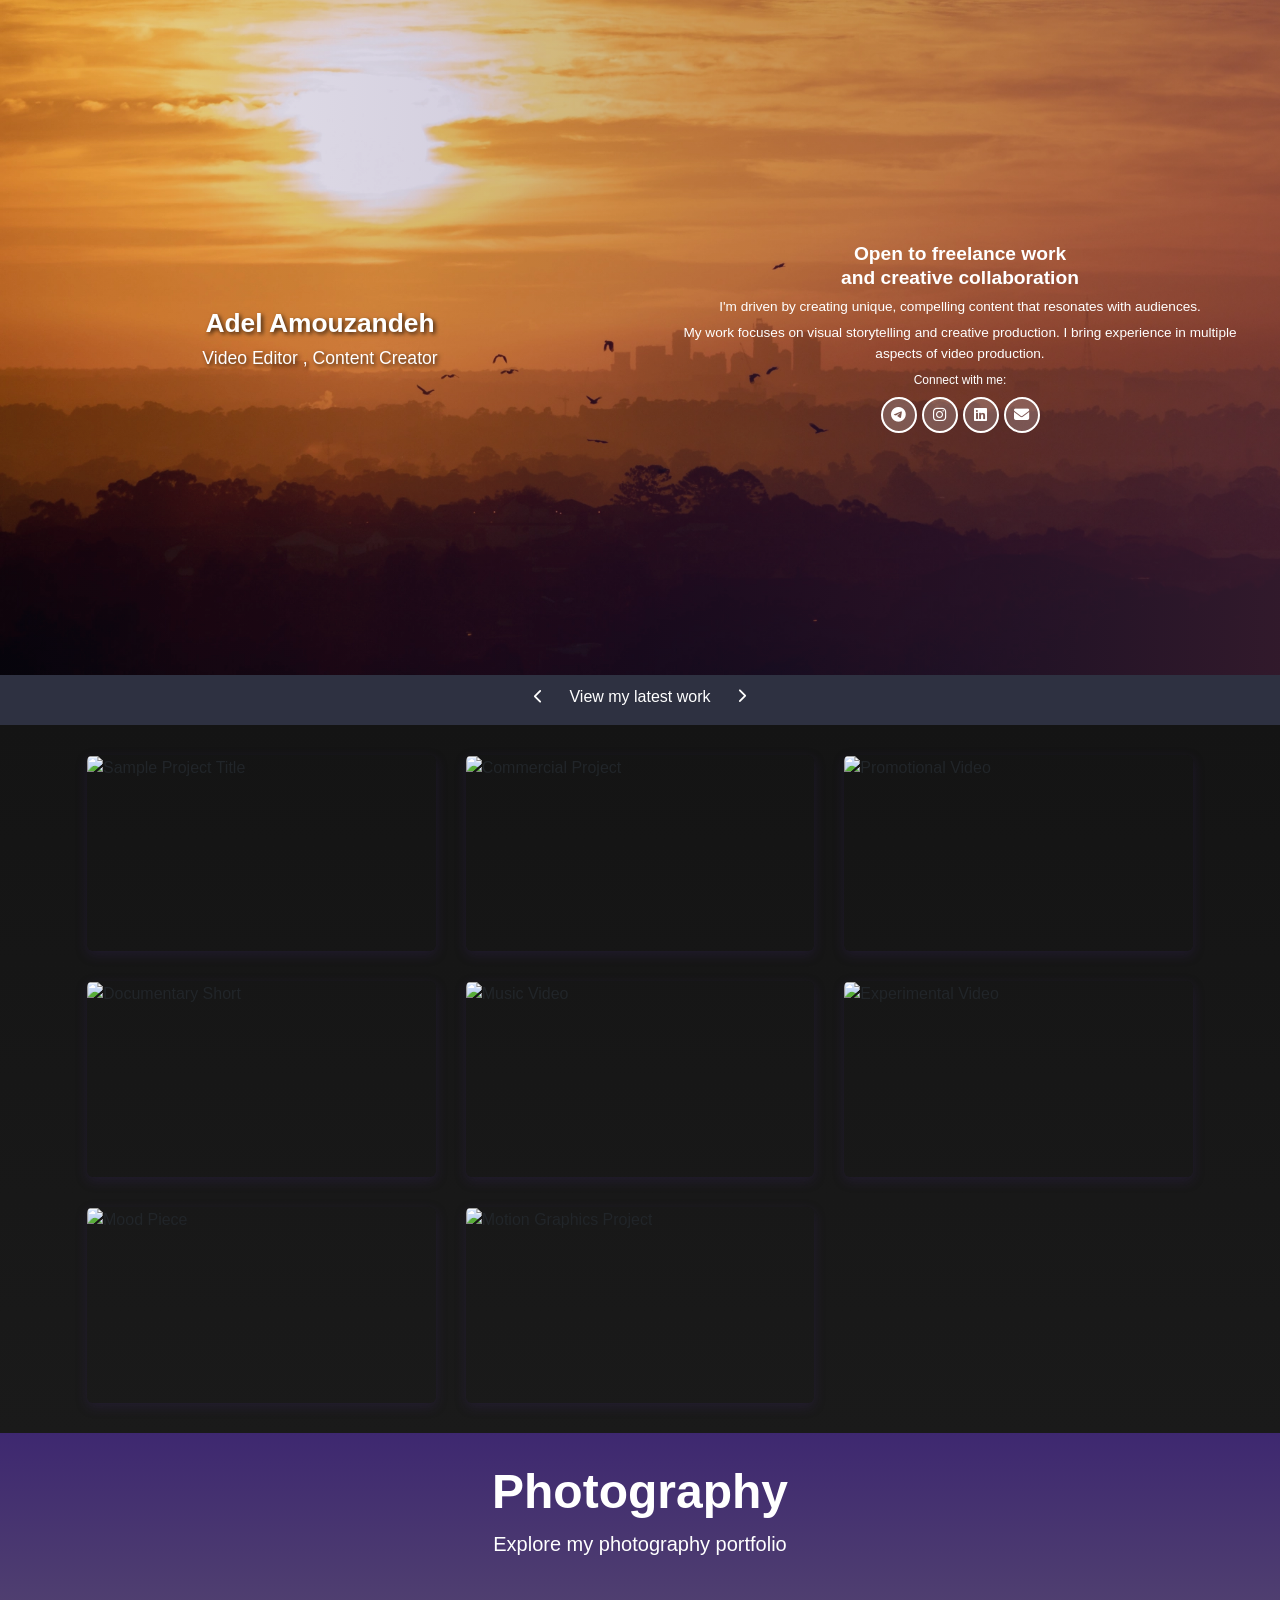
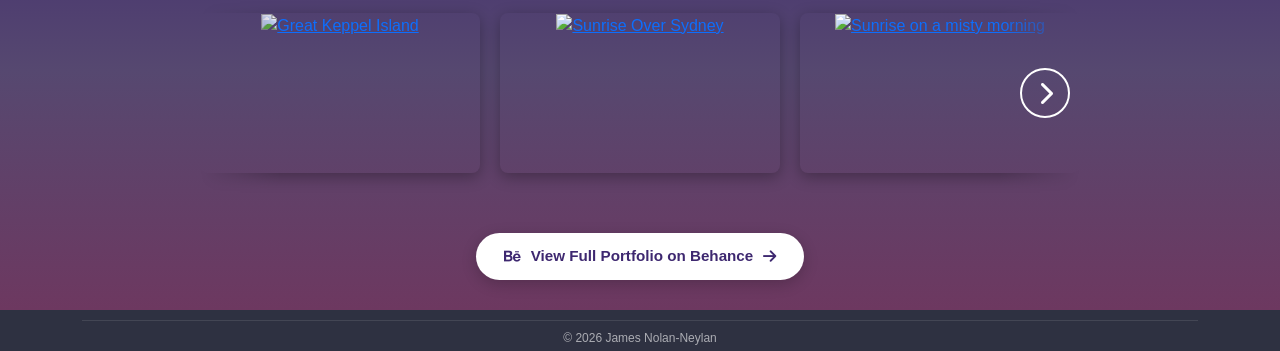
==== index.html @ 983f147f "Update index.html" ====
<!DOCTYPE html>
<html lang="en">
<head>
    <meta charset="UTF-8">
    <meta name="viewport" content="width=device-width, initial-scale=1.0, viewport-fit=cover">
    <meta name="apple-mobile-web-app-capable" content="yes">
    <meta name="apple-mobile-web-app-status-bar-style" content="black-translucent">
    <title>Adel Edits - Montiq Motion</title>
    
    <!-- External Libraries -->
    <link href="https://cdn.jsdelivr.net/npm/bootstrap@5.3.2/dist/css/bootstrap.min.css" rel="stylesheet">
    <link rel="stylesheet" href="https://cdnjs.cloudflare.com/ajax/libs/font-awesome/6.5.1/css/all.min.css">
    
    <!-- Custom Stylesheets -->
    <link rel="stylesheet" href="css/base.css?v=202602061450">
    <link rel="stylesheet" href="css/animations.css?v=202602061450">
    <link rel="stylesheet" href="css/components.css?v=202602061450">
    <link rel="stylesheet" href="css/responsive.css?v=202602061450">
    <link rel="stylesheet" href="css/landscape.css?v=202602061450">
</head>
<body>

    <!-- ============================================
         STICKY HEADER
         ============================================ -->
    <header class="sticky-header" id="stickyHeader">
        <div class="container">
            <div class="header-info">
                <h1>Adel Amouzandeh</h1>
                <h2>Video Editor , Content Creator</h2>
            </div>
            <div class="header-social">
                <p>Connect with me:</p>
                <div class="social-icons">
        <a href="https://t.me/Adel_9776" title="Telegram" aria-label="Telegram">
            <i class="fab fa-telegram-plane"></i>
        </a>
                    <a href="https://www.instagram.com/adel.artworks/" title="Instagram" aria-label="Instagram">
                        <i class="fab fa-instagram"></i>
                    </a>
                    <a href="https://www.linkedin.com/in/adel-amouzandeh-350964225" title="LinkedIn" aria-label="LinkedIn">
                        <i class="fab fa-linkedin"></i>
                    </a>
                    <a href="mailto:adel4167@gmail.com" title="Email" aria-label="Email">
                        <i class="fas fa-envelope"></i>
                    </a>
                </div>
            </div>
        </div>
    </header>

    <!-- ============================================
         HERO BANNER
         ============================================ -->
    <section id="banner" class="hero-section">
        <picture>
            <source srcset="images/heder.webp" type="image/webp">
            <img src="images/heder.jpg" alt="Portfolio Banner" class="banner-image">
        </picture>
        <div class="container">
            <h1>Adel Amouzandeh </h1>
            <h2>Video Editor , Content Creator</h2>
        </div>
    </section>

    <!-- ============================================
         ABOUT SECTION
         ============================================ -->
    <section id="one" class="section-special">
        <div class="container text-center">
            <h2 class="display-5 fw-bold mb-3">Open to freelance work<br>and creative collaboration</h2>
            <p class="lead mb-2">I'm driven by creating unique, compelling content that resonates with audiences.</p>
            <p class="lead mb-3">My work focuses on visual storytelling and creative production. I bring experience in multiple aspects of video production.</p>
            
            <p class="mb-4">Connect with me:</p>
            <div class="social-icons">
                <a href="https://t.me/Adel_9776" title="Telegram" aria-label="Telegram">
            <i class="fab fa-telegram-plane"></i>
        </a>
                    <a href="https://www.instagram.com/adel.artworks/" title="Instagram" aria-label="Instagram">
                        <i class="fab fa-instagram"></i>
                    </a>
                    <a href="https://www.linkedin.com/in/adel-amouzandeh-350964225" title="LinkedIn" aria-label="LinkedIn">
                        <i class="fab fa-linkedin"></i>
                    </a>
                    <a href="mailto:adel4167@gmail.com" title="Email" aria-label="Email">
                        <i class="fas fa-envelope"></i>
                    </a>
            </div>
        </div>
    </section>

    <!-- ============================================
         VIEW WORK SECTION
         ============================================ -->
    <section id="two" class="section-dark text-center">
        <div class="container">
            <a href="#three" class="text-white text-decoration-none d-flex align-items-center justify-content-center gap-4">
                <i class="fas fa-chevron-down fs-3 bounce-arrow" style="transform: rotate(90deg);"></i>
                <h2 class="display-6 mb-0">View my latest work</h2>
                <i class="fas fa-chevron-down fs-3 bounce-arrow" style="transform: rotate(-90deg);"></i>
            </a>
        </div>
    </section>

    <!-- ============================================
         VIDEO PORTFOLIO - STREAMING SECTION
         ============================================ -->
    <section id="three" class="streaming-section">
        <div class="container-fluid">
            
            <!-- Video Grid -->
            <div class="video-grid">
                <!-- Video Card 1 -->
                <div class="video-card" 
                     data-video-id="https://player.cloudinary.com/embed/?cloud_name=invsthtl&public_id=Final-2" 
                     data-title="Sample Project Title" 
                     data-credits="Director: Your Name" 
                     data-description="This is a sample project description. Replace with your actual video details and Vimeo ID.">
                    <img src="https://res.cloudinary.com/invsthtl/image/upload/v1790952965/Dianaz.jpg" alt="Sample Project Title">
                    <div class="video-card-overlay">
                        <h4>Sample Project Title</h4>
                        <p class="card-credits">Director: Your Name</p>
                        <button class="btn-play-small"><i class="fas fa-play"></i></button>
                    </div>
                </div>
                
                <!-- Video Card 2 -->
                <div class="video-card" 
                     data-video-id="234567890" 
                     data-title="Commercial Project" 
                     data-credits="Camera: Your Name" 
                     data-description="A sample commercial project. Replace with your actual project details.">
                    <img src="https://vumbnail.com/234567890.jpg" alt="Commercial Project">
                    <div class="video-card-overlay">
                        <h4>Commercial Project</h4>
                        <p class="card-credits">Camera: Your Name</p>
                        <button class="btn-play-small"><i class="fas fa-play"></i></button>
                    </div>
                </div>
                
                <!-- Video Card 3 -->
                <div class="video-card" 
                     data-video-id="345678901" 
                     data-title="Promotional Video" 
                     data-credits="Editor: Your Name" 
                     data-description="A promotional video project example.">
                    <img src="https://vumbnail.com/345678901.jpg" alt="Promotional Video">
                    <div class="video-card-overlay">
                        <h4>Promotional Video</h4>
                        <p class="card-credits">Editor: Your Name</p>
                        <button class="btn-play-small"><i class="fas fa-play"></i></button>
                    </div>
                </div>
                
                <!-- Video Card 4 -->
                <div class="video-card" 
                     data-video-id="456789012" 
                     data-title="Documentary Short" 
                     data-credits="Director and Camera: Your Name" 
                     data-description="A sample documentary project. Replace with your actual content.">
                    <img src="https://vumbnail.com/456789012.jpg" alt="Documentary Short">
                    <div class="video-card-overlay">
                        <h4>Documentary Short</h4>
                        <p class="card-credits">Director and Camera: Your Name</p>
                        <button class="btn-play-small"><i class="fas fa-play"></i></button>
                    </div>
                </div>
                
                <!-- Video Card 5 -->
                <div class="video-card" 
                     data-video-id="567890123" 
                     data-title="Music Video" 
                     data-credits="Editor: Your Name" 
                     data-description="A sample music video project.">
                    <img src="https://vumbnail.com/567890123.jpg" alt="Music Video">
                    <div class="video-card-overlay">
                        <h4>Music Video</h4>
                        <p class="card-credits">Editor: Your Name</p>
                        <button class="btn-play-small"><i class="fas fa-play"></i></button>
                    </div>
                </div>
                
                <!-- Video Card 6 -->
                <div class="video-card" 
                     data-video-id="678901234" 
                     data-title="Experimental Video" 
                     data-credits="Editor: Your Name" 
                     data-description="An experimental video project showcasing creative techniques.">
                    <img src="https://vumbnail.com/678901234.jpg" alt="Experimental Video">
                    <div class="video-card-overlay">
                        <h4>Experimental Video</h4>
                        <p class="card-credits">Editor: Your Name</p>
                        <button class="btn-play-small"><i class="fas fa-play"></i></button>
                    </div>
                </div>
                
                <!-- Video Card 7 -->
                <div class="video-card" 
                     data-video-id="789012345" 
                     data-title="Mood Piece" 
                     data-credits="Editor: Your Name" 
                     data-description="A mood-driven video piece exploring visual storytelling.">
                    <img src="https://vumbnail.com/789012345.jpg" alt="Mood Piece">
                    <div class="video-card-overlay">
                        <h4>Mood Piece</h4>
                        <p class="card-credits">Editor: Your Name</p>
                        <button class="btn-play-small"><i class="fas fa-play"></i></button>
                    </div>
                </div>
                
                <!-- Video Card 8 -->
                <div class="video-card" 
                     data-video-id="890123456" 
                     data-title="Motion Graphics Project" 
                     data-credits="Editor: Your Name" 
                     data-description="An animated motion graphics sequence.">
                    <img src="https://vumbnail.com/890123456.jpg" alt="Motion Graphics Project">
                    <div class="video-card-overlay">
                        <h4>Motion Graphics Project</h4>
                        <p class="card-credits">Editor: Your Name</p>
                        <button class="btn-play-small"><i class="fas fa-play"></i></button>
                    </div>
                </div>
            </div>

        </div>
    </section>

    <!-- ============================================
         VIDEO MODAL
         ============================================ -->
    <div id="videoModal" class="video-modal">
        <div class="modal-content">
            <button class="modal-close" aria-label="Close modal"><i class="fas fa-times"></i></button>
            <div class="modal-video-container">
                <div id="modalPlayer" class="modal-player"></div>
            </div>
            <div class="modal-info">
                <h3 id="modalTitle"></h3>
                <p id="modalCredits"></p>
                <p id="modalDescription"></p>
            </div>
        </div>
    </div>

    <!-- ============================================
         PHOTOGRAPHY SECTION
        ============================================ -->
    <section id="four" class="section-special text-center">
        <div class="container">
            <h2 class="display-5 fw-bold mb-2">Photography</h2>
            <p class="lead mb-4">Explore my photography portfolio</p>
        </div>
        
        <div class="photo-gallery-container">
            <button class="gallery-nav-btn left" id="galleryPrev" aria-label="Previous photos">
                <i class="fas fa-chevron-left"></i>
            </button>
            
            <div class="photo-gallery" id="photoGallery">
                <a href="https://www.behance.net/gallery/135319517/Great-Keppel-Island" target="_blank" class="photo-item" rel="noopener noreferrer">
                    <img src="https://mir-s3-cdn-cf.behance.net/projects/max_808_webp/5d0db2135319517.61e5f51320f13.png" alt="Great Keppel Island">
                    <div class="photo-overlay">
                        <h5>Great Keppel Island</h5>
                    </div>
                </a>
                
                <a href="https://www.behance.net/gallery/135319373/Sunrise-Over-Sydney" target="_blank" class="photo-item" rel="noopener noreferrer">
                    <img src="https://mir-s3-cdn-cf.behance.net/projects/max_808_webp/3dd89b135319373.61e5f4332ec8e.png" alt="Sunrise Over Sydney">
                    <div class="photo-overlay">
                        <h5>Sunrise Over Sydney</h5>
                    </div>
                </a>
                
                <a href="https://www.behance.net/gallery/115334069/Sunrise-on-a-misty-morning" target="_blank" class="photo-item" rel="noopener noreferrer">
                    <img src="https://mir-s3-cdn-cf.behance.net/projects/max_808_webp/ec2e4f115334069.Y3JvcCwxOTYzLDE1MzYsNDMsMA.jpg" alt="Sunrise on a misty morning">
                    <div class="photo-overlay">
                        <h5>Sunrise on a misty morning</h5>
                    </div>
                </a>
                
                <a href="https://www.behance.net/gallery/104311849/Sydney-Streets" target="_blank" class="photo-item" rel="noopener noreferrer">
                    <img src="https://mir-s3-cdn-cf.behance.net/projects/max_808_webp/31034f104311849.Y3JvcCw0NDE4LDM0NTYsMzgyLDA.jpg" alt="Sydney Streets">
                    <div class="photo-overlay">
                        <h5>Sydney Streets</h5>
                    </div>
                </a>
                
                <a href="https://www.behance.net/gallery/104311537/Portraits" target="_blank" class="photo-item" rel="noopener noreferrer">
                    <img src="https://mir-s3-cdn-cf.behance.net/projects/max_808_webp/f6f1c3104311537.Y3JvcCwxMjAwLDkzOCwwLDMyOQ.jpg" alt="Portraits">
                    <div class="photo-overlay">
                        <h5>Portraits</h5>
                    </div>
                </a>
                
                <a href="https://www.behance.net/gallery/104311329/Nature" target="_blank" class="photo-item" rel="noopener noreferrer">
                    <img src="https://mir-s3-cdn-cf.behance.net/projects/max_808_webp/34e76e104311329.Y3JvcCwxOTUzLDE1MjgsNDgsMA.jpg" alt="Nature">
                    <div class="photo-overlay">
                        <h5>Nature</h5>
                    </div>
                </a>
                
                <a href="https://www.behance.net/gallery/104311167/Architecture" target="_blank" class="photo-item" rel="noopener noreferrer">
                    <img src="https://mir-s3-cdn-cf.behance.net/projects/max_808_webp/cb0e11104311167.Y3JvcCw0MDI0LDMxNDgsMzQ4LDA.jpg" alt="Architecture">
                    <div class="photo-overlay">
                        <h5>Architecture</h5>
                    </div>
                </a>
            </div>
            
            <button class="gallery-nav-btn right" id="galleryNext" aria-label="Next photos">
                <i class="fas fa-chevron-right"></i>
            </button>
        </div>
        
        <div class="container text-center">
            <a href="https://www.behance.net/jdnn" target="_blank" class="btn-behance" rel="noopener noreferrer">
                <i class="fab fa-behance"></i>
                <span>View Full Portfolio on Behance</span>
                <i class="fas fa-arrow-right"></i>
            </a>
        </div>
    </section>

    <!-- ============================================
         FOOTER
         ============================================ -->
    <footer>
        <div class="container text-center">
            <div class="copyright">
                <p class="mb-0">&copy; 2026 James Nolan-Neylan</p>
            </div>
        </div>
    </footer>

    <!-- ============================================
         EXTERNAL SCRIPTS
         ============================================ -->
    <script src="https://cdn.jsdelivr.net/npm/bootstrap@5.3.2/dist/js/bootstrap.bundle.min.js"></script>
    
    <!-- ============================================
         CUSTOM JAVASCRIPT MODULES
         ============================================ -->
    <script src="js/config.js?v=202602061430"></script>
    <script src="js/header.js?v=202602061430"></script>
    <script src="js/video-modal.js?v=202602061430"></script>
    <script src="js/video-effects.js?v=202602061430"></script>
    <script src="js/gallery.js?v=202602061430"></script>
    
</body>
</html>
---- css/base.css ----
/* ============================================
   CSS VARIABLES & BASE STYLES
   ============================================ */

:root {
    --primary-color: #3e2870;
    --secondary-color: #6d3860;
    --mid-gradient: #564870;
    --dark-bg: #2e3141;
    --light-bg: #f7f7f7;
    --streaming-dark: #141414;
    --streaming-darker: #1a1a1a;
}

* {
    box-sizing: border-box;
}

body {
    font-family: 'Segoe UI', Tahoma, Geneva, Verdana, sans-serif;
    margin: 0;
    padding: 0;
}

html {
    scroll-behavior: smooth;
    scroll-padding-top: 100px;
}

section {
    padding: 80px 0;
}
---- css/animations.css ----
/* ============================================
   ANIMATIONS & KEYFRAMES
   ============================================ */

@keyframes bounce {
    0%, 20%, 50%, 80%, 100% {
        transform: translateX(-50%) translateY(0);
    }
    40% {
        transform: translateX(-50%) translateY(-20px);
    }
    60% {
        transform: translateX(-50%) translateY(-10px);
    }
}

@keyframes bounce-simple {
    0%, 20%, 50%, 80%, 100% {
        transform: translateY(0);
    }
    40% {
        transform: translateY(-6px);
    }
    60% {
        transform: translateY(-3px);
    }
}

@keyframes modalSlideIn {
    from {
        transform: translateY(50px);
        opacity: 0;
    }
    to {
        transform: translateY(0);
        opacity: 1;
    }
}

.bounce-arrow {
    display: inline-block;
    animation: bounce-simple 2s infinite;
}
---- css/components.css ----
/* ============================================
   STICKY HEADER
   ============================================ */

.sticky-header {
    position: fixed;
    top: -150px;
    left: 0;
    right: 0;
    background: linear-gradient(to right, var(--primary-color) 0%, var(--secondary-color) 100%);
    color: white;
    padding: 20px 0;
    z-index: 1000;
    box-shadow: 0 2px 10px rgba(0,0,0,0.3);
    transition: top 0.3s ease;
}

.sticky-header.visible {
    top: 0;
}

.sticky-header .container {
    display: flex;
    align-items: center;
    justify-content: space-between;
    flex-wrap: nowrap;
    padding: 0 30px;
}

.sticky-header .header-info {
    display: flex;
    flex-direction: column;
    align-items: center;
    gap: 5px;
    flex: 0 0 33.333%;
    transition: transform 0.5s ease, align-items 0.5s ease;
    transform: translateX(100%);
}

.sticky-header.show-social .header-info {
    align-items: flex-start;
    transform: translateX(0);
}

.sticky-header h1 {
    font-size: 1.6rem;
    margin: 0;
    font-weight: 700;
    white-space: nowrap;
    line-height: 1.2;
}

.sticky-header h2 {
    font-size: 0.95rem;
    margin: 0;
    font-weight: 300;
    opacity: 0.9;
    white-space: nowrap;
    line-height: 1.2;
}

.sticky-header .header-social {
    display: flex;
    align-items: center;
    gap: 5px;
    opacity: 0;
    pointer-events: none;
    transform: translateX(-100px);
    transition: opacity 0.5s ease, transform 0.5s ease;
}

.sticky-header.show-social .header-social {
    opacity: 1;
    pointer-events: auto;
    transform: translateX(0);
}

.sticky-header .header-social p {
    margin: 0;
    font-size: 1.1rem;
    margin-right: 10px;
    white-space: nowrap;
    line-height: 1;
}

.sticky-header .social-icons a {
    width: 40px;
    height: 40px;
    font-size: 1rem;
    margin: 0 5px;
}

/* ============================================
   HERO SECTION
   ============================================ */

.hero-section {
    position: relative;
    overflow: hidden;
    min-height: 50vh;
    display: flex;
    align-items: center;
    justify-content: center;
}

.hero-section .banner-image {
    width: 100%;
    height: 100%;
    object-fit: cover;
    position: absolute;
    top: 0;
    left: 0;
    z-index: 1;
}

.hero-section::after {
    content: '';
    position: absolute;
    top: 0;
    left: 0;
    right: 0;
    bottom: 0;
    background: linear-gradient(to bottom, 
        transparent 0%,
        transparent 25%,
        rgba(62, 40, 112, 0.05) 40%,
        rgba(62, 40, 112, 0.15) 55%,
        rgba(62, 40, 112, 0.35) 70%,
        rgba(62, 40, 112, 0.6) 85%,
        var(--primary-color) 100%);
    z-index: 2;
    pointer-events: none;
}

.hero-section .container {
    position: relative;
    z-index: 3;
    color: white;
    text-align: center;
    padding: 120px 15px 60px;
    text-shadow: 2px 2px 4px rgba(0, 0, 0, 0.7);
}

.hero-section h1 {
    font-size: 5rem;
    font-weight: 700;
    margin-bottom: 1rem;
    white-space: nowrap;
}

.hero-section h2 {
    font-size: 2rem;
    font-weight: 300;
    margin-bottom: 2rem;
    white-space: nowrap;
}

/* ============================================
   SECTION STYLES
   ============================================ */

.section-special {
    background: linear-gradient(to bottom, var(--primary-color) 0%, var(--mid-gradient) 50%, var(--secondary-color) 100%);
    color: white;
    padding: 40px 0 50px 0;
}

.section-dark {
    background-color: var(--dark-bg);
    color: white;
    padding: 30px 0;
}

.section-alt {
    background-color: var(--light-bg);
    position: relative;
}

.section-alt::before {
    content: '';
    position: absolute;
    top: 0;
    left: 0;
    right: 0;
    bottom: 0;
    background-image: 
        linear-gradient(45deg, rgba(62, 40, 112, 0.02) 25%, transparent 25%),
        linear-gradient(-45deg, rgba(62, 40, 112, 0.02) 25%, transparent 25%),
        linear-gradient(45deg, transparent 75%, rgba(62, 40, 112, 0.02) 75%),
        linear-gradient(-45deg, transparent 75%, rgba(62, 40, 112, 0.02) 75%);
    background-size: 60px 60px;
    background-position: 0 0, 0 30px, 30px -30px, -30px 0px;
    opacity: 0.3;
    pointer-events: none;
}

/* ============================================
   SOCIAL ICONS
   ============================================ */

.social-icons {
    display: flex;
    justify-content: center;
    align-items: center;
    flex-wrap: wrap;
    gap: 10px;
}

.social-icons a {
    display: inline-flex;
    align-items: center;
    justify-content: center;
    width: 60px;
    height: 60px;
    border-radius: 50%;
    background: white;
    color: var(--primary-color);
    margin: 0;
    font-size: 1.5rem;
    transition: all 0.3s ease;
    text-decoration: none;
}

.social-icons a:hover {
    transform: translateY(-5px);
    background: var(--primary-color);
    color: white;
}

.section-special .social-icons a {
    background: rgba(255, 255, 255, 0.1);
    color: white;
    border: 2px solid white;
}

.section-special .social-icons a:hover {
    background: white;
    color: var(--primary-color);
}

/* ============================================
   VIDEO PORTFOLIO - STREAMING SECTION
   ============================================ */

.streaming-section {
    background: linear-gradient(to bottom, var(--streaming-dark) 0%, var(--streaming-darker) 100%);
    padding: 60px 0 40px 0;
}

/* Video Grid */
.video-grid {
    display: grid;
    grid-template-columns: repeat(4, 1fr);
    gap: 30px;
    padding: 0 60px;
    max-width: 2400px;
    margin: 0 auto;
}

.video-card {
    position: relative;
    width: 100%;
    aspect-ratio: 16 / 9;
    border-radius: 6px;
    overflow: hidden;
    cursor: pointer;
    transition: all 0.4s cubic-bezier(0.25, 0.46, 0.45, 0.94);
    box-shadow: 0 4px 12px rgba(62, 40, 112, 0.25);
}

.video-card:hover {
    transform: scale(1.05) translateY(-8px);
    z-index: 10;
    box-shadow: 0 12px 30px rgba(62, 40, 112, 0.5);
}

.video-card img {
    width: 100%;
    height: 100%;
    object-fit: cover;
    transition: transform 0.3s ease;
}

.video-card:hover img {
    transform: scale(1.1);
}

.video-card-overlay {
    position: absolute;
    bottom: 0;
    left: 0;
    right: 0;
    padding: 20px;
    background: linear-gradient(to top, rgba(0,0,0,0.95) 0%, rgba(0,0,0,0.7) 70%, transparent 100%);
    opacity: 0;
    transition: opacity 0.3s ease;
    display: flex;
    flex-direction: column;
    justify-content: flex-end;
    align-items: flex-start;
    gap: 8px;
}

.video-card:hover .video-card-overlay {
    opacity: 1;
}

.video-card-overlay h4 {
    color: white;
    font-size: 1.1rem;
    font-weight: 600;
    margin: 0;
    width: 100%;
}

.video-card-overlay .card-credits {
    color: rgba(255,255,255,0.8);
    font-size: 0.85rem;
    margin: 0;
    width: 100%;
}

/* Show overlay on touch screens */
@media (hover: none) and (pointer: coarse) {
    .video-card-overlay {
        opacity: 1 !important;
    }
}

/* Video Buttons */
.btn-play {
    background: white;
    color: var(--streaming-dark);
    border: none;
    padding: 15px 40px;
    font-size: 1.2rem;
    font-weight: 600;
    border-radius: 4px;
    cursor: pointer;
    transition: all 0.3s ease;
    display: inline-flex;
    align-items: center;
    gap: 10px;
}

.btn-play:hover {
    background: rgba(255,255,255,0.85);
    transform: scale(1.05);
}

.btn-play-small {
    background: white;
    border: none;
    width: 40px;
    height: 40px;
    border-radius: 50%;
    display: flex;
    align-items: center;
    justify-content: center;
    cursor: pointer;
    transition: all 0.3s ease;
    position: absolute;
    bottom: 20px;
    right: 20px;
}

.btn-play-small:hover {
    background: var(--primary-color);
    color: white;
    transform: scale(1.1);
}

/* ============================================
   VIDEO MODAL
   ============================================ */

.video-modal {
    display: none;
    position: fixed;
    top: 0;
    left: 0;
    width: 100%;
    height: 100%;
    background: rgba(0,0,0,0.95);
    z-index: 2000;
    align-items: center;
    justify-content: center;
    padding: 40px;
}

.video-modal.active {
    display: flex;
}

.modal-content {
    width: 100%;
    max-width: 1200px;
    background: var(--streaming-darker);
    border-radius: 8px;
    overflow: hidden;
    position: relative;
    animation: modalSlideIn 0.3s ease;
}

.modal-close {
    position: absolute;
    top: 20px;
    right: 20px;
    background: rgba(0,0,0,0.8);
    border: none;
    color: white;
    width: 40px;
    height: 40px;
    border-radius: 50%;
    font-size: 1.2rem;
    cursor: pointer;
    z-index: 10;
    transition: all 0.3s ease;
}

.modal-close:hover {
    background: white;
    color: var(--streaming-dark);
    transform: rotate(90deg);
}

.modal-player {
    position: relative;
    padding-bottom: 56.25%;
    height: 0;
    overflow: hidden;
}

.modal-player iframe {
    position: absolute;
    top: 0;
    left: 0;
    width: 100%;
    height: 100%;
    border: 0;
}

.modal-info {
    padding: 30px;
    color: white;
}

.modal-info h3 {
    font-size: 2rem;
    font-weight: 700;
    margin-bottom: 10px;
    color: white;
}

.modal-info p {
    margin-bottom: 10px;
    color: rgba(255,255,255,0.8);
    line-height: 1.6;
}

/* ============================================
   PHOTOGRAPHY GALLERY
   ============================================ */

.photo-gallery-container {
    position: relative;
    margin: 0 auto 30px auto;
    max-width: 920px;
    padding: 0 20px;
}

.photo-gallery {
    display: flex;
    gap: 20px;
    overflow-x: auto;
    overflow-y: hidden;
    padding: 30px 0;
    -webkit-overflow-scrolling: touch;
    scrollbar-width: none;
    -ms-overflow-style: none;
    -webkit-mask-image: linear-gradient(to right, transparent 0%, black 80px, black calc(100% - 80px), transparent 100%);
    mask-image: linear-gradient(to right, transparent 0%, black 80px, black calc(100% - 80px), transparent 100%);
}

.photo-gallery::-webkit-scrollbar {
    display: none;
}

.photo-item {
    flex: 0 0 280px;
    height: 160px;
    position: relative;
    border-radius: 8px;
    overflow: hidden;
    cursor: pointer;
    transition: all 0.3s ease;
    box-shadow: 0 4px 15px rgba(0,0,0,0.3);
}

.photo-item:hover {
    transform: scale(1.05) translateY(-8px);
    box-shadow: 0 8px 25px rgba(0,0,0,0.5);
}

.photo-item img {
    width: 100%;
    height: 100%;
    object-fit: cover;
    transition: transform 0.3s ease;
}

.photo-item:hover img {
    transform: scale(1.1);
}

.photo-overlay {
    position: absolute;
    bottom: 0;
    left: 0;
    right: 0;
    padding: 20px;
    background: linear-gradient(to top, rgba(0,0,0,0.9) 0%, rgba(0,0,0,0.6) 70%, transparent 100%);
    opacity: 0;
    transition: opacity 0.3s ease;
}

.photo-item:hover .photo-overlay {
    opacity: 1;
}

.photo-overlay h5 {
    color: white;
    font-size: 1.1rem;
    font-weight: 600;
    margin: 0;
}

/* Show overlay on touch screens */
@media (hover: none) and (pointer: coarse) {
    .photo-overlay {
        opacity: 1 !important;
    }
}

/* Gallery Navigation Buttons */
.gallery-nav-btn {
    position: absolute;
    top: 50%;
    transform: translateY(-50%);
    background: transparent;
    color: white;
    border: 2px solid white;
    width: 50px;
    height: 50px;
    border-radius: 50%;
    cursor: pointer;
    display: flex;
    align-items: center;
    justify-content: center;
    font-size: 1.5rem;
    transition: all 0.3s ease;
    z-index: 10;
    opacity: 0;
    pointer-events: none;
}

.gallery-nav-btn.visible {
    opacity: 1;
    pointer-events: all;
}

.gallery-nav-btn:hover {
    background: rgba(255, 255, 255, 0.2);
    transform: translateY(-50%) scale(1.1);
    border-color: white;
}

.gallery-nav-btn.left {
    left: 30px;
}

.gallery-nav-btn.right {
    right: 30px;
}

/* Behance Button */
.btn-behance {
    display: inline-flex;
    align-items: center;
    gap: 10px;
    padding: 12px 28px;
    background: white;
    color: var(--primary-color);
    font-size: 0.95rem;
    font-weight: 600;
    border-radius: 50px;
    text-decoration: none;
    transition: all 0.3s ease;
    box-shadow: 0 4px 15px rgba(0,0,0,0.2);
}

.btn-behance:hover {
    transform: translateY(-5px) scale(1.05);
    box-shadow: 0 8px 25px rgba(0,0,0,0.3);
    background: rgba(255,255,255,0.95);
    color: var(--secondary-color);
}

.btn-behance i:last-child {
    transition: transform 0.3s ease;
}

.btn-behance:hover i:last-child {
    transform: translateX(5px);
}

/* ============================================
   FOOTER
   ============================================ */

footer {
    background-color: var(--dark-bg);
    color: white;
    padding: 10px 0 5px 0;
}

footer .social-icons {
    gap: 6px;
}

footer .social-icons a {
    display: inline-flex;
    align-items: center;
    justify-content: center;
    background: rgba(255, 255, 255, 0.1);
    color: white;
    width: 32px;
    height: 32px;
    font-size: 0.85rem;
}

footer .social-icons a:hover {
    background: white;
    color: var(--dark-bg);
}

.copyright {
    margin-top: 2px;
    padding-top: 8px;
    border-top: 1px solid rgba(255, 255, 255, 0.1);
    font-size: 0.75rem;
    color: rgba(255, 255, 255, 0.6);
}
---- css/responsive.css ----
/* ============================================
   RESPONSIVE DESIGN
   ============================================ */

/* Tablet & Desktop - Large */
@media (max-width: 1400px) {
    .video-grid {
        grid-template-columns: repeat(3, 1fr);
    }
    
    .hero-section h1 {
        font-size: 4rem;
    }
    
    .hero-section h2 {
        font-size: 1.6rem;
    }
}

/* Tablet */
@media (max-width: 1024px) {
    .video-grid {
        grid-template-columns: repeat(2, 1fr);
        gap: 20px;
    }
    
    .hero-section {
        min-height: 40vh;
    }
    
    .hero-section .container {
        padding: 80px 15px 40px;
    }
    
    .hero-section h1 {
        font-size: 3rem;
        margin-bottom: 0.75rem;
    }
    
    .hero-section h2 {
        font-size: 1.3rem;
        margin-bottom: 1.5rem;
    }
    
    .section-special {
        padding: 30px 0 35px 0;
    }
    
    .section-special h2 {
        font-size: 1.6rem;
    }
    
    .section-special .lead {
        font-size: 1rem;
    }
    
    .section-special .social-icons a {
        width: 50px;
        height: 50px;
        font-size: 1.2rem;
    }
    
    .section-dark {
        padding: 25px 0;
    }
    
    .gallery-nav-btn {
        width: 42px;
        height: 42px;
        font-size: 1.3rem;
    }
    
    .gallery-nav-btn.left {
        left: 15px;
    }
    
    .gallery-nav-btn.right {
        right: 15px;
    }
    
    .sticky-header {
        padding: 15px 0;
    }
    
    .sticky-header .container {
        flex-direction: row;
        justify-content: space-between;
        align-items: center;
        text-align: center;
        gap: 15px;
        padding: 0 15px;
    }
    
    .sticky-header .header-info {
        align-items: flex-start;
        flex: 0 0 auto;
        transform: none !important;
    }
    
    .sticky-header h1 {
        font-size: 1.1rem;
        text-align: left;
    }
    
    .sticky-header h2 {
        font-size: 0.8rem;
        text-align: left;
    }
    
    .sticky-header .header-social {
        flex-direction: row;
        gap: 0;
        transform: none !important;
    }
    
    .sticky-header .header-social p {
        display: none;
    }
    
    .sticky-header .social-icons {
        display: flex;
        flex-wrap: wrap;
        justify-content: flex-end;
        gap: 5px;
        max-width: 180px;
    }
    
    .sticky-header .social-icons a {
        width: 32px;
        height: 32px;
        font-size: 0.85rem;
        margin: 0;
    }
}

/* Mobile */
@media (max-width: 768px) {
    .hero-section {
        min-height: 35vh;
    }
    
    .hero-section .container {
        padding: 60px 15px 30px;
    }
    
    .hero-section h1 {
        font-size: 2rem;
        margin-bottom: 0.5rem;
    }
    
    .hero-section h2 {
        font-size: 1rem;
        margin-bottom: 1rem;
    }
    
    .section-special {
        padding: 25px 0 30px 0;
    }
    
    .section-special h2 {
        font-size: 1.4rem;
    }
    
    .section-special .lead {
        font-size: 0.95rem;
    }
    
    .section-special .social-icons {
        gap: 5px;
        max-width: 100%;
        margin-bottom: 0;
    }
    
    .section-special .social-icons a {
        width: 45px;
        height: 45px;
        font-size: 1.1rem;
    }
    
    .section-dark {
        padding: 20px 0;
    }
    
    .video-grid {
        grid-template-columns: 1fr;
        padding: 0 20px;
    }
    
    .video-modal {
        padding: 10px !important;
    }
    
    .modal-content {
        max-height: 90vh !important;
        display: flex !important;
        flex-direction: column !important;
    }
    
    .modal-video-container {
        flex: 0 1 auto !important;
    }
    
    .modal-player {
        padding-bottom: 56.25% !important;
    }
    
    .modal-info {
        padding: 15px !important;
        flex: 0 1 auto !important;
        overflow-y: auto !important;
    }
    
    .modal-info h3 {
        font-size: 1.2rem !important;
        margin-bottom: 8px !important;
    }
    
    .modal-info p {
        font-size: 0.85rem !important;
        margin-bottom: 8px !important;
    }
    
    .modal-close {
        width: 40px !important;
        height: 40px !important;
        top: 10px !important;
        right: 10px !important;
    }
    
    .social-icons {
        max-width: 280px;
        margin: 0 auto;
    }
    
    .photo-gallery-container {
        max-width: 100%;
        padding: 0 10px;
    }
    
    .photo-gallery {
        padding: 20px 0;
        -webkit-mask-image: linear-gradient(to right, transparent 0%, black 60px, black calc(100% - 60px), transparent 100%);
        mask-image: linear-gradient(to right, transparent 0%, black 60px, black calc(100% - 60px), transparent 100%);
    }
    
    .photo-item {
        flex: 0 0 240px;
        height: 135px;
    }
    
    .gallery-nav-btn {
        width: 36px;
        height: 36px;
        font-size: 1rem;
    }
    
    .gallery-nav-btn.left {
        left: 10px;
    }
    
    .gallery-nav-btn.right {
        right: 10px;
    }
}
---- css/landscape.css ----
/* ============================================
   MOBILE & TABLET LANDSCAPE ORIENTATION LAYOUT
   ============================================ */

@media (max-width: 1366px) and (max-height: 1024px) and (orientation: landscape) {
    /* Force body layout */
    html, body {
        overflow-x: hidden;
        margin: 0;
        padding: 0;
        width: 100%;
        height: auto;
    }
    
    body {
        display: block !important;
        position: relative;
        min-width: 100vw;
    }
    
    /* Combined hero wrapper - spans full viewport */
    section#banner.hero-section,
    section#one.section-special {
        position: relative !important;
        height: 75vh !important;
        min-height: 75vh !important;
        max-height: 75vh !important;
        margin: 0 !important;
        padding: 0 !important;
        float: left !important;
        display: flex !important;
        align-items: center !important;
        justify-content: center !important;
        overflow: hidden !important;
        border: none !important;
        box-sizing: border-box !important;
    }
    
    /* Hero section - left side (50% width) */
    section#banner.hero-section {
        width: 50% !important;
        z-index: 10 !important;
        background: transparent !important;
    }
    
    section#banner .banner-image {
        display: none !important;
    }
    
    section#banner::before {
        content: '' !important;
        position: absolute !important;
        top: 0 !important;
        left: 0 !important;
        right: 0 !important;
        bottom: 0 !important;
        background-image: url('../images/banner.webp') !important;
        background-size: 200% auto !important;
        background-position: 0% center !important;
        z-index: 1 !important;
    }
    
    /* Fallback for browsers without WebP support */
    @supports not (background-image: url('../images/banner.webp')) {
        section#banner::before {
            background-image: url('../images/banner.jpg') !important;
        }
    }
    
    section#banner::after {
        content: '' !important;
        position: absolute !important;
        top: 0 !important;
        left: 0 !important;
        right: 0 !important;
        bottom: 0 !important;
        background: linear-gradient(to right, 
            rgba(62, 40, 112, 0.1) 0%,
            rgba(62, 40, 112, 0.25) 100%) !important;
        z-index: 2 !important;
    }
    
    section#banner .container {
        position: relative !important;
        z-index: 3 !important;
        width: 100% !important;
        max-width: calc(50vw - 40px) !important;
        padding: 15px 30px !important;
        text-align: center !important;
        box-sizing: border-box !important;
    }
    
    section#banner h1 {
        font-size: 1.65rem !important;
        margin-bottom: 0.5rem !important;
        line-height: 1.3 !important;
        color: white !important;
        white-space: normal !important;
        word-wrap: break-word !important;
        overflow-wrap: break-word !important;
        max-width: 100% !important;
        padding: 0 5px !important;
    }
    
    section#banner h2 {
        font-size: 1.1rem !important;
        margin-bottom: 0 !important;
        line-height: 1.2 !important;
        color: white !important;
        white-space: normal !important;
    }
    
    /* About section - right side (50% width) with same banner background */
    section#one.section-special {
        width: 50% !important;
        z-index: 10 !important;
        background: transparent !important;
        clear: none !important;
        border-left: none !important;
    }
    
    /* Add banner image to about section background */
    section#one.section-special::before {
        content: '' !important;
        position: absolute !important;
        top: 0 !important;
        left: 0 !important;
        right: 0 !important;
        bottom: 0 !important;
        background-image: url('../images/banner.webp') !important;
        background-size: 200% auto !important;
        background-position: 100% center !important;
        z-index: 1 !important;
    }
    
    /* Fallback for browsers without WebP support */
    @supports not (background-image: url('../images/banner.webp')) {
        section#one.section-special::before {
            background-image: url('../images/banner.jpg') !important;
        }
    }
    
    section#one.section-special::after {
        content: '' !important;
        position: absolute !important;
        top: 0 !important;
        left: 0 !important;
        right: 0 !important;
        bottom: 0 !important;
        background: linear-gradient(to right, 
            rgba(62, 40, 112, 0.25) 0%,
            rgba(86, 48, 104, 0.35) 50%,
            rgba(109, 56, 96, 0.45) 100%) !important;
        z-index: 2 !important;
    }
    
    section#one .container {
        position: relative !important;
        z-index: 3 !important;
        width: 100% !important;
        max-width: 100% !important;
        padding: 0 20px !important;
        color: white !important;
    }
    
    section#one h2.display-5 {
        font-size: 1.2rem !important;
        margin-bottom: 0.5rem !important;
        color: white !important;
    }
    
    section#one .lead {
        font-size: 0.85rem !important;
        margin-bottom: 0.4rem !important;
        color: white !important;
    }
    
    section#one p:not(.lead) {
        font-size: 0.75rem !important;
        margin-bottom: 0.5rem !important;
        color: white !important;
    }
    
    section#one .social-icons {
        gap: 5px !important;
        margin-top: 0.5rem !important;
    }
    
    section#one .social-icons a {
        width: 36px !important;
        height: 36px !important;
        font-size: 0.95rem !important;
        background: rgba(255, 255, 255, 0.2) !important;
        color: white !important;
        border: 2px solid white !important;
    }
    
    section#one .social-icons a:hover {
        background: white !important;
        color: var(--primary-color) !important;
    }
    
    /* Wrapper for floating sections to prevent white bars */
    body::after {
        content: '' !important;
        display: table !important;
        clear: both !important;
    }
    
    /* Clear float after combined hero section */
    section#two.section-dark {
        clear: both !important;
        display: block !important;
        position: relative !important;
        margin-left: 0 !important;
        width: 100% !important;
        padding: 12px 15px !important;
        float: none !important;
        min-height: 50px !important;
        z-index: 5 !important;
    }
    
    section#two h2 {
        font-size: 1rem !important;
    }
    
    section#two i {
        font-size: 0.9rem !important;
    }
    
    /* Rest of content flows normally full width */
    section#three.streaming-section,
    section#four.section-special,
    footer {
        clear: both !important;
        display: block !important;
        position: relative !important;
        margin-left: 0 !important;
        width: 100% !important;
        float: none !important;
    }
    
    section#three.streaming-section {
        padding: 30px 15px !important;
    }
    
    section#four.section-special {
        padding: 30px 15px !important;
        min-height: auto !important;
    }
    
    footer {
        padding: 8px 15px 4px !important;
    }
    
    /* Sticky header spans full width above everything */
    .sticky-header {
        width: 100% !important;
        left: 0 !important;
        right: 0 !important;
        z-index: 1000 !important;
    }
    
    /* VIDEO MODAL - Fix close button accessibility in landscape */
    .video-modal {
        padding: 10px !important;
        align-items: center !important;
        justify-content: center !important;
    }
    
    .modal-content {
        max-height: 90vh !important;
        max-width: 95vw !important;
        display: flex !important;
        flex-direction: row !important;
        overflow: hidden !important;
    }
    
    .modal-video-container {
        flex: 0 0 60% !important;
        display: flex !important;
        align-items: center !important;
    }
    
    .modal-player {
        padding-bottom: 56.25% !important;
        width: 100% !important;
    }
    
    .modal-info {
        flex: 1 !important;
        padding: 20px !important;
        overflow-y: auto !important;
        display: flex !important;
        flex-direction: column !important;
        justify-content: center !important;
    }
    
    .modal-info h3 {
        font-size: 1.3rem !important;
        margin-bottom: 10px !important;
    }
    
    .modal-info p {
        font-size: 0.9rem !important;
        margin-bottom: 8px !important;
        line-height: 1.4 !important;
    }
    
    .modal-close {
        top: 10px !important;
        right: 10px !important;
        width: 44px !important;
        height: 44px !important;
        font-size: 1.4rem !important;
        background: rgba(255, 255, 255, 0.95) !important;
        color: #000 !important;
        border: 2px solid #000 !important;
        z-index: 2001 !important;
        box-shadow: 0 2px 8px rgba(0,0,0,0.3) !important;
    }
    
    .modal-close:hover {
        background: #000 !important;
        color: #fff !important;
        transform: rotate(90deg) !important;
    }
}
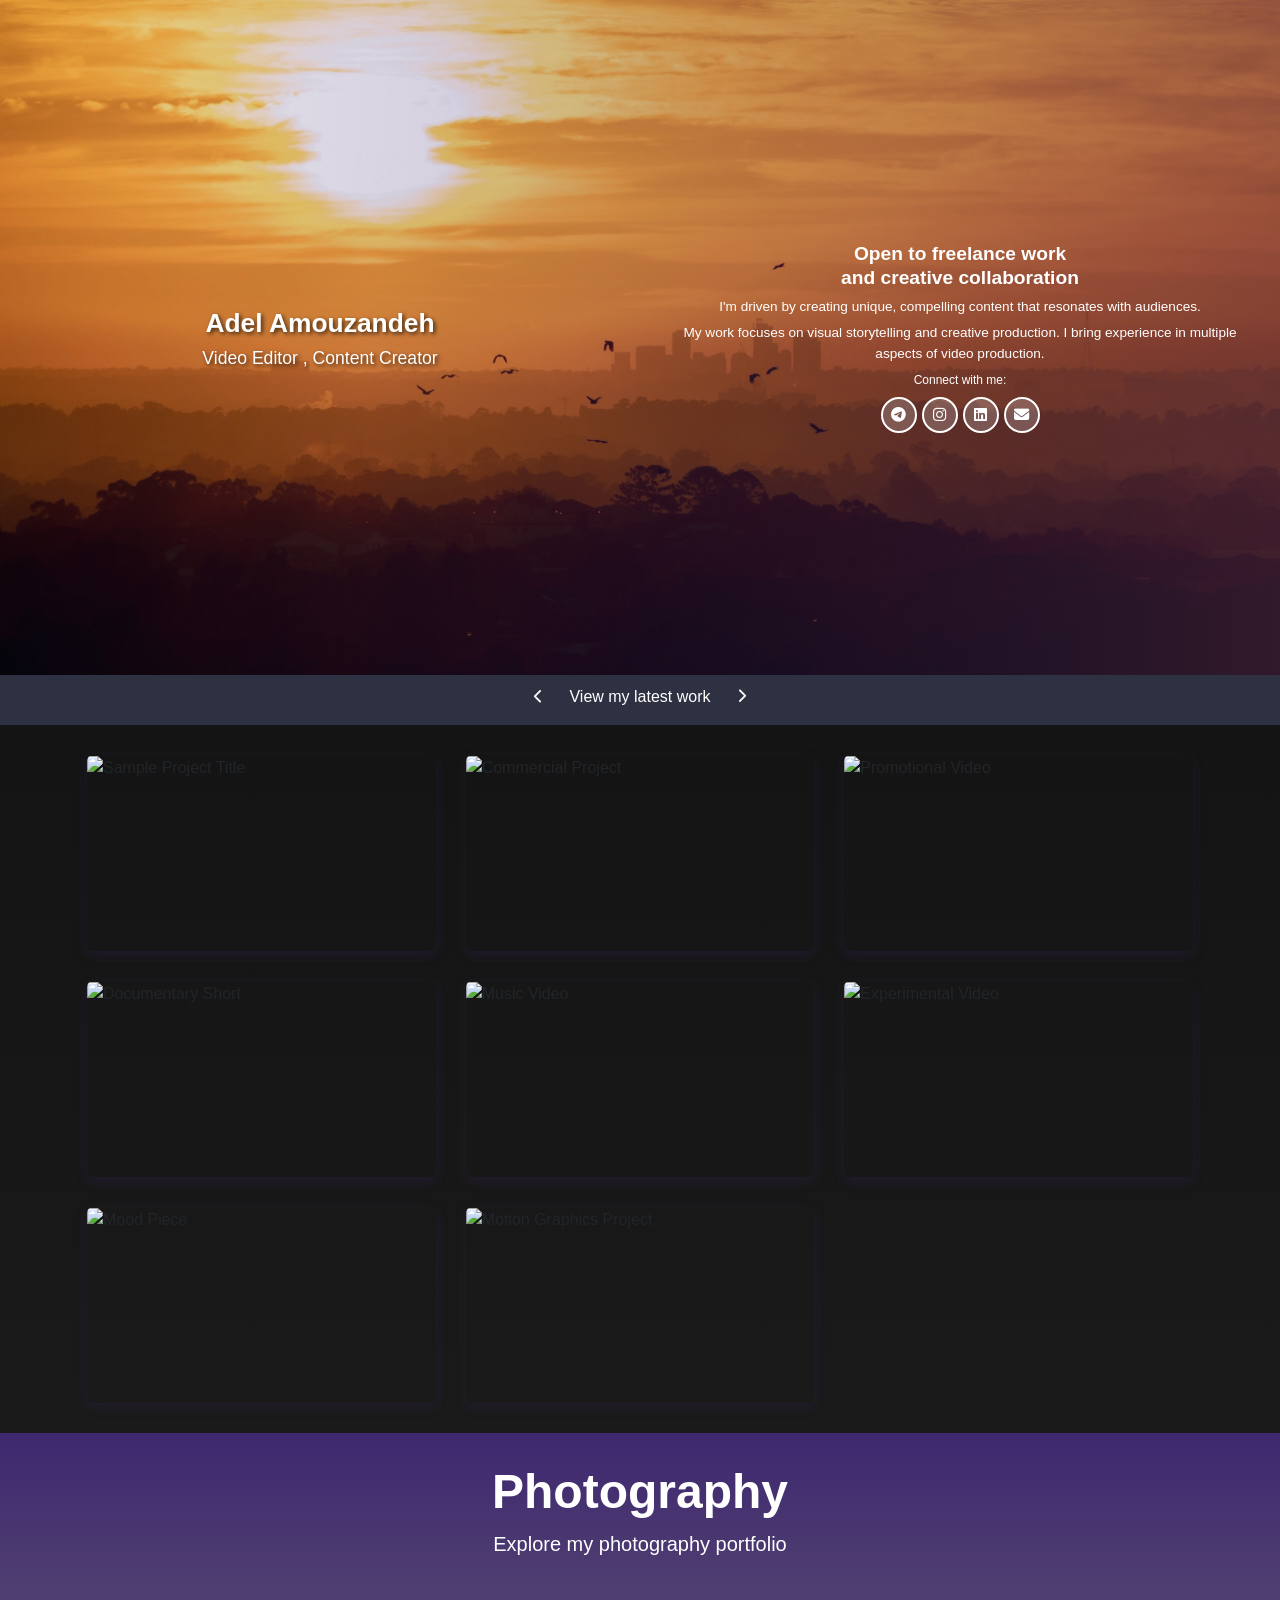
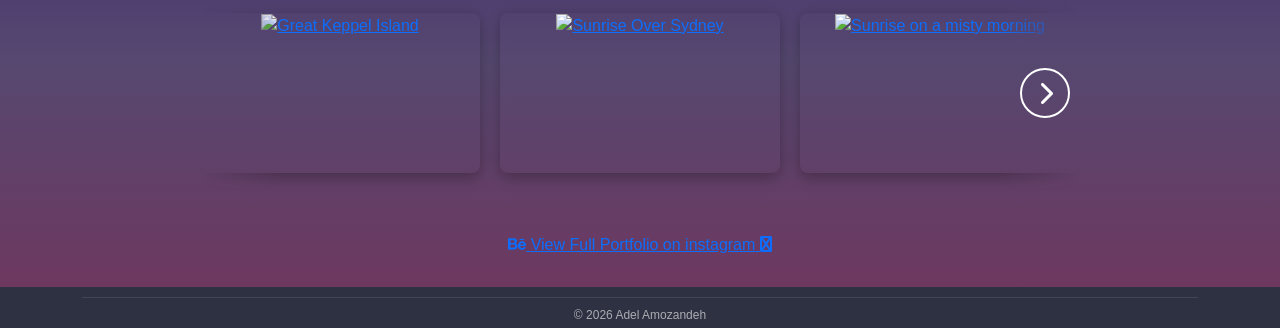
==== commit 8783bb83: "Update index.html" ====
--- a/index.html
+++ b/index.html
@@ -315,10 +315,10 @@
         </div>
         
         <div class="container text-center">
-            <a href="https://www.behance.net/jdnn" target="_blank" class="btn-behance" rel="noopener noreferrer">
+             <a href="https://www.instagram.com/adel.artworks/" title="Instagram" aria-label="Instagram">
                 <i class="fab fa-behance"></i>
-                <span>View Full Portfolio on Behance</span>
-                <i class="fas fa-arrow-right"></i>
+                <span>View Full Portfolio on instagram</span>
+                <i class="fas fa-instagram"></i>
             </a>
         </div>
     </section>
@@ -329,7 +329,7 @@
     <footer>
         <div class="container text-center">
             <div class="copyright">
-                <p class="mb-0">&copy; 2026 James Nolan-Neylan</p>
+                <p class="mb-0">&copy; 2026 Adel Amozandeh</p>
             </div>
         </div>
     </footer>
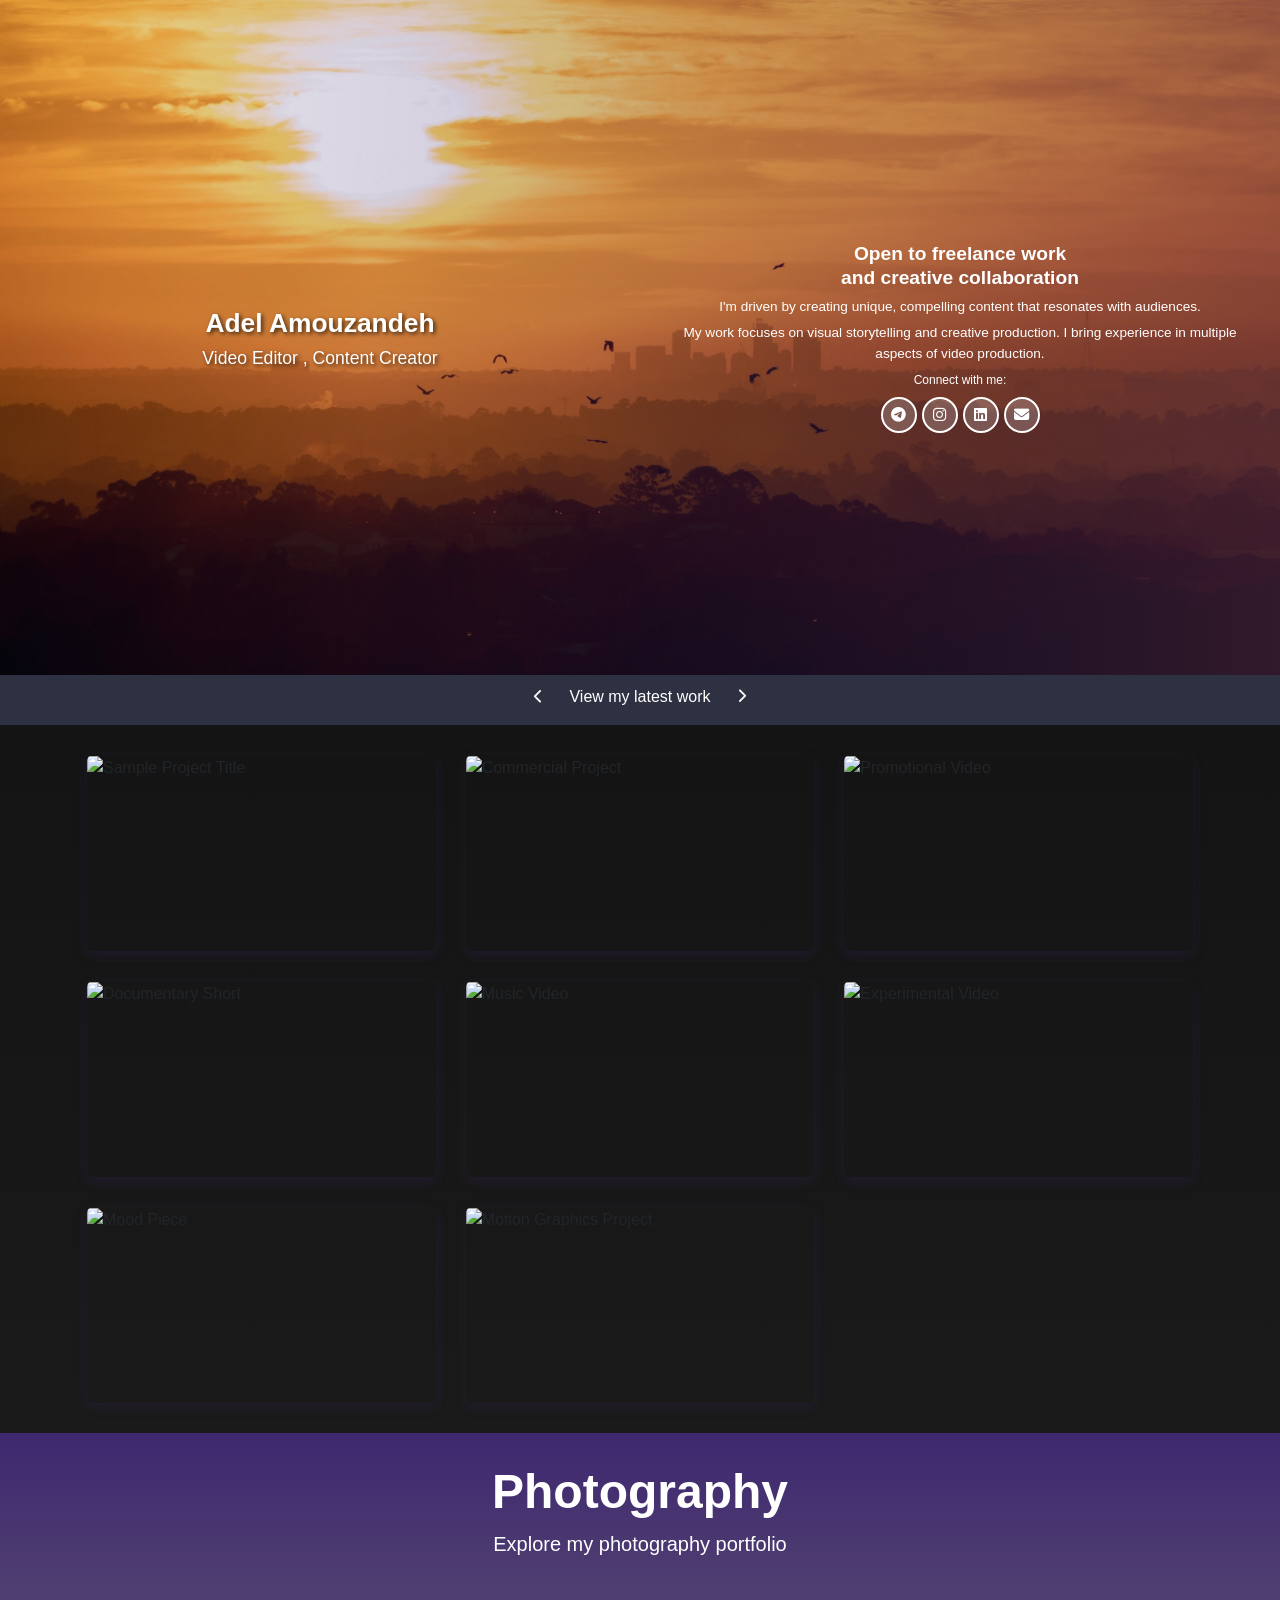
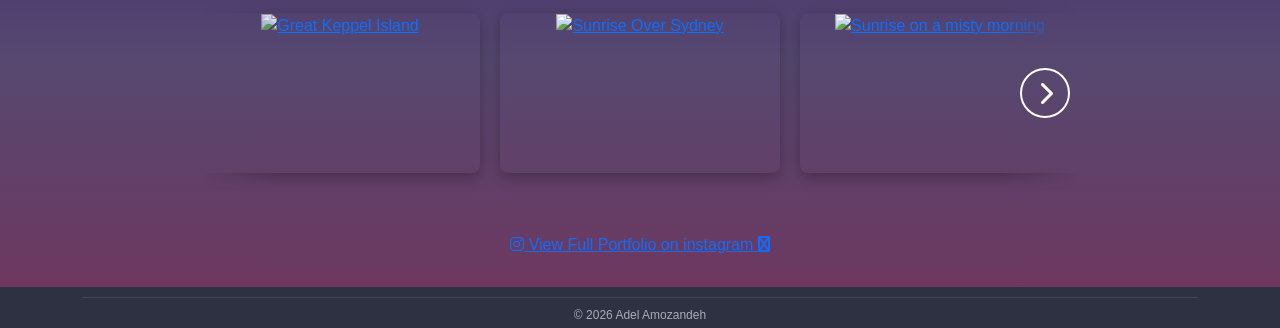
==== commit eced2869: "Update index.html" ====
--- a/index.html
+++ b/index.html
@@ -316,7 +316,7 @@
         
         <div class="container text-center">
              <a href="https://www.instagram.com/adel.artworks/" title="Instagram" aria-label="Instagram">
-                <i class="fab fa-behance"></i>
+                <i class="fab fa-instagram"></i>
                 <span>View Full Portfolio on instagram</span>
                 <i class="fas fa-instagram"></i>
             </a>
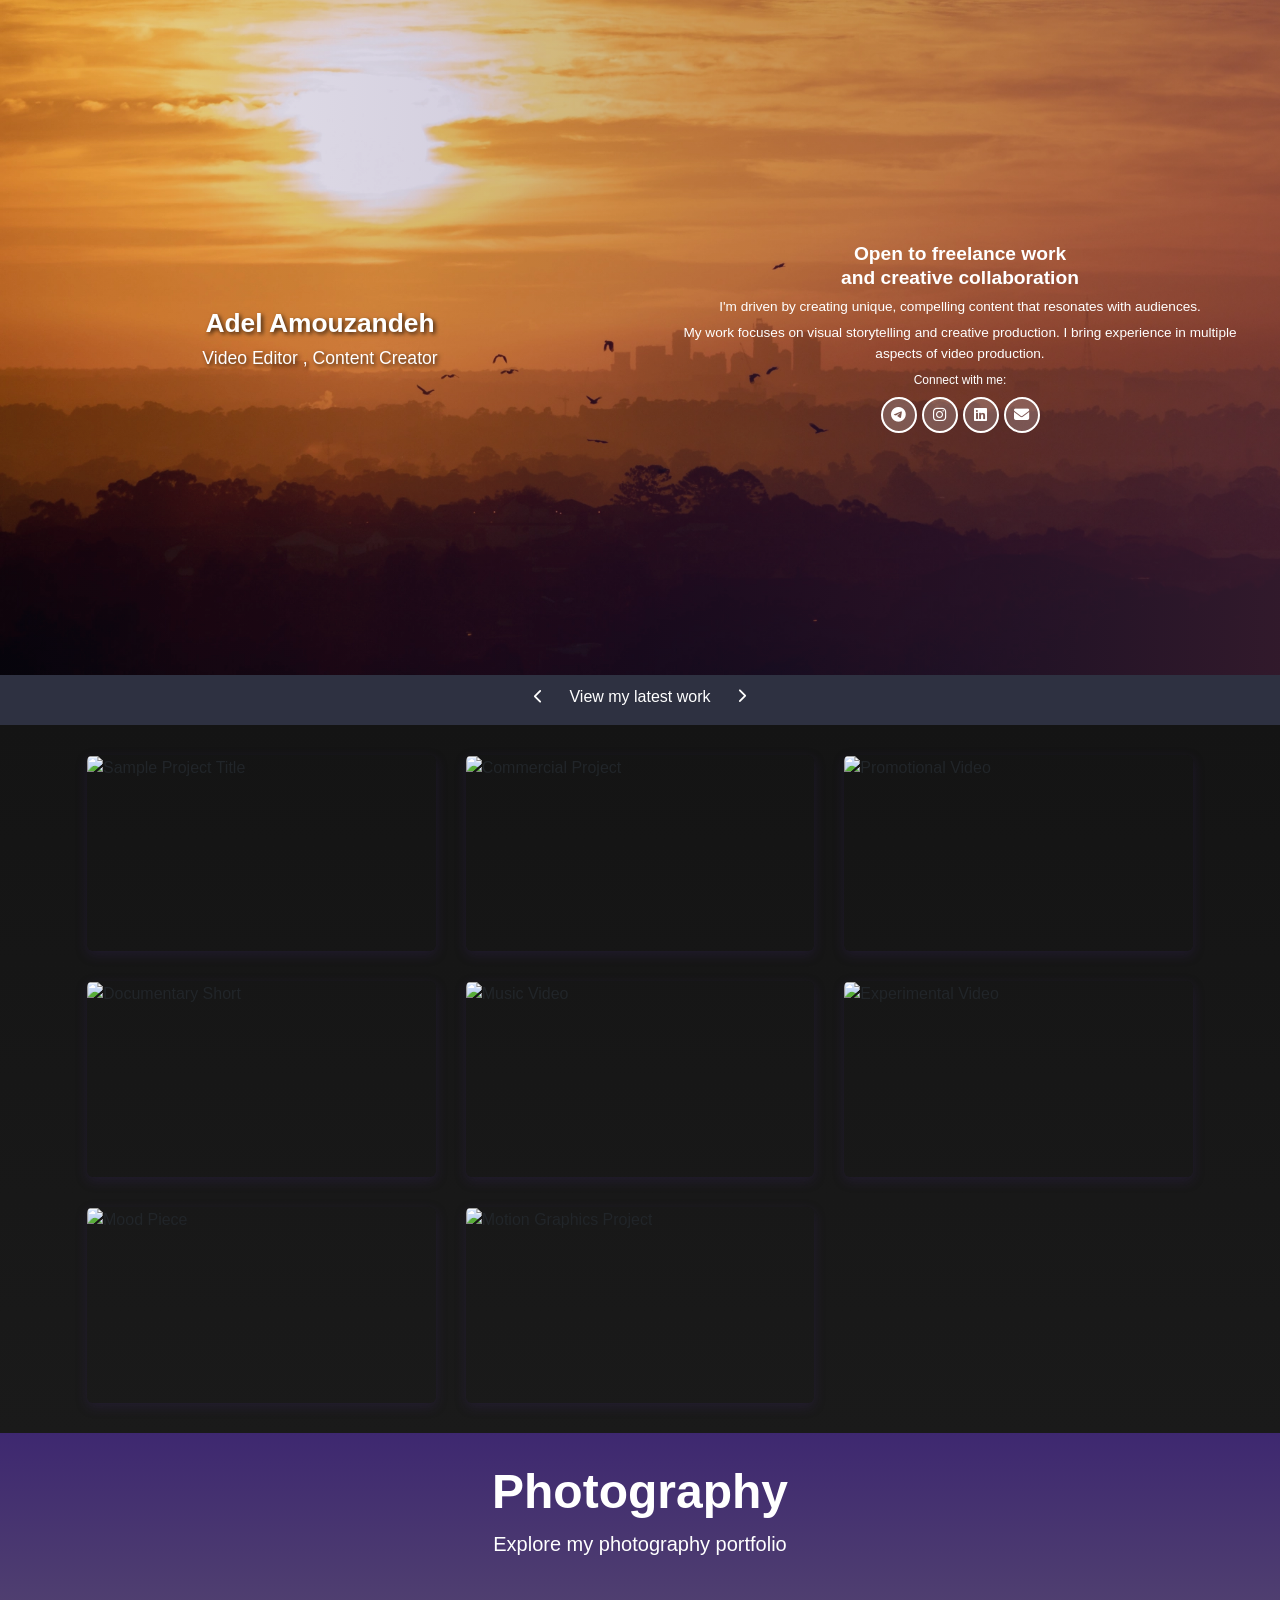
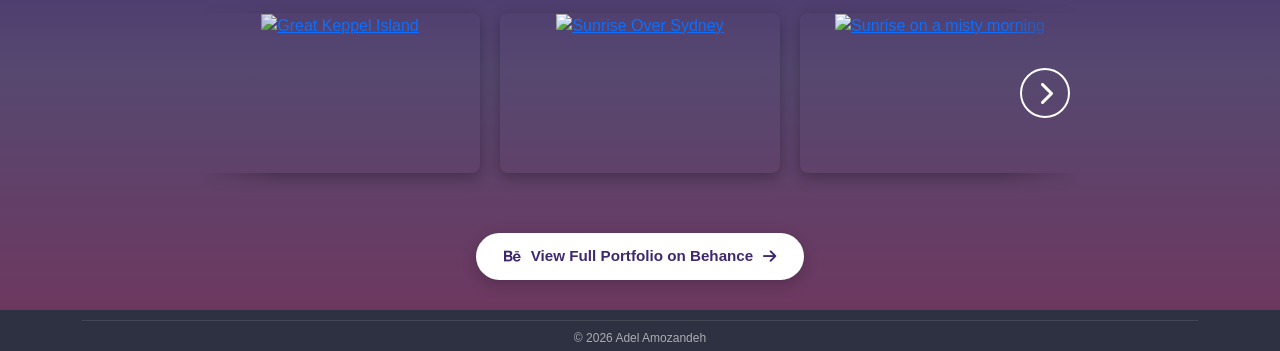
==== commit b7a6dad9: "Update index.html" ====
--- a/index.html
+++ b/index.html
@@ -315,10 +315,10 @@
         </div>
         
         <div class="container text-center">
-             <a href="https://www.instagram.com/adel.artworks/" title="Instagram" aria-label="Instagram">
-                <i class="fab fa-instagram"></i>
-                <span>View Full Portfolio on instagram</span>
-                <i class="fas fa-instagram"></i>
+            <a href="https://www.behance.net/jdnn" target="_blank" class="btn-behance" rel="noopener noreferrer">
+                <i class="fab fa-behance"></i>
+                <span>View Full Portfolio on Behance</span>
+                <i class="fas fa-arrow-right"></i>
             </a>
         </div>
     </section>
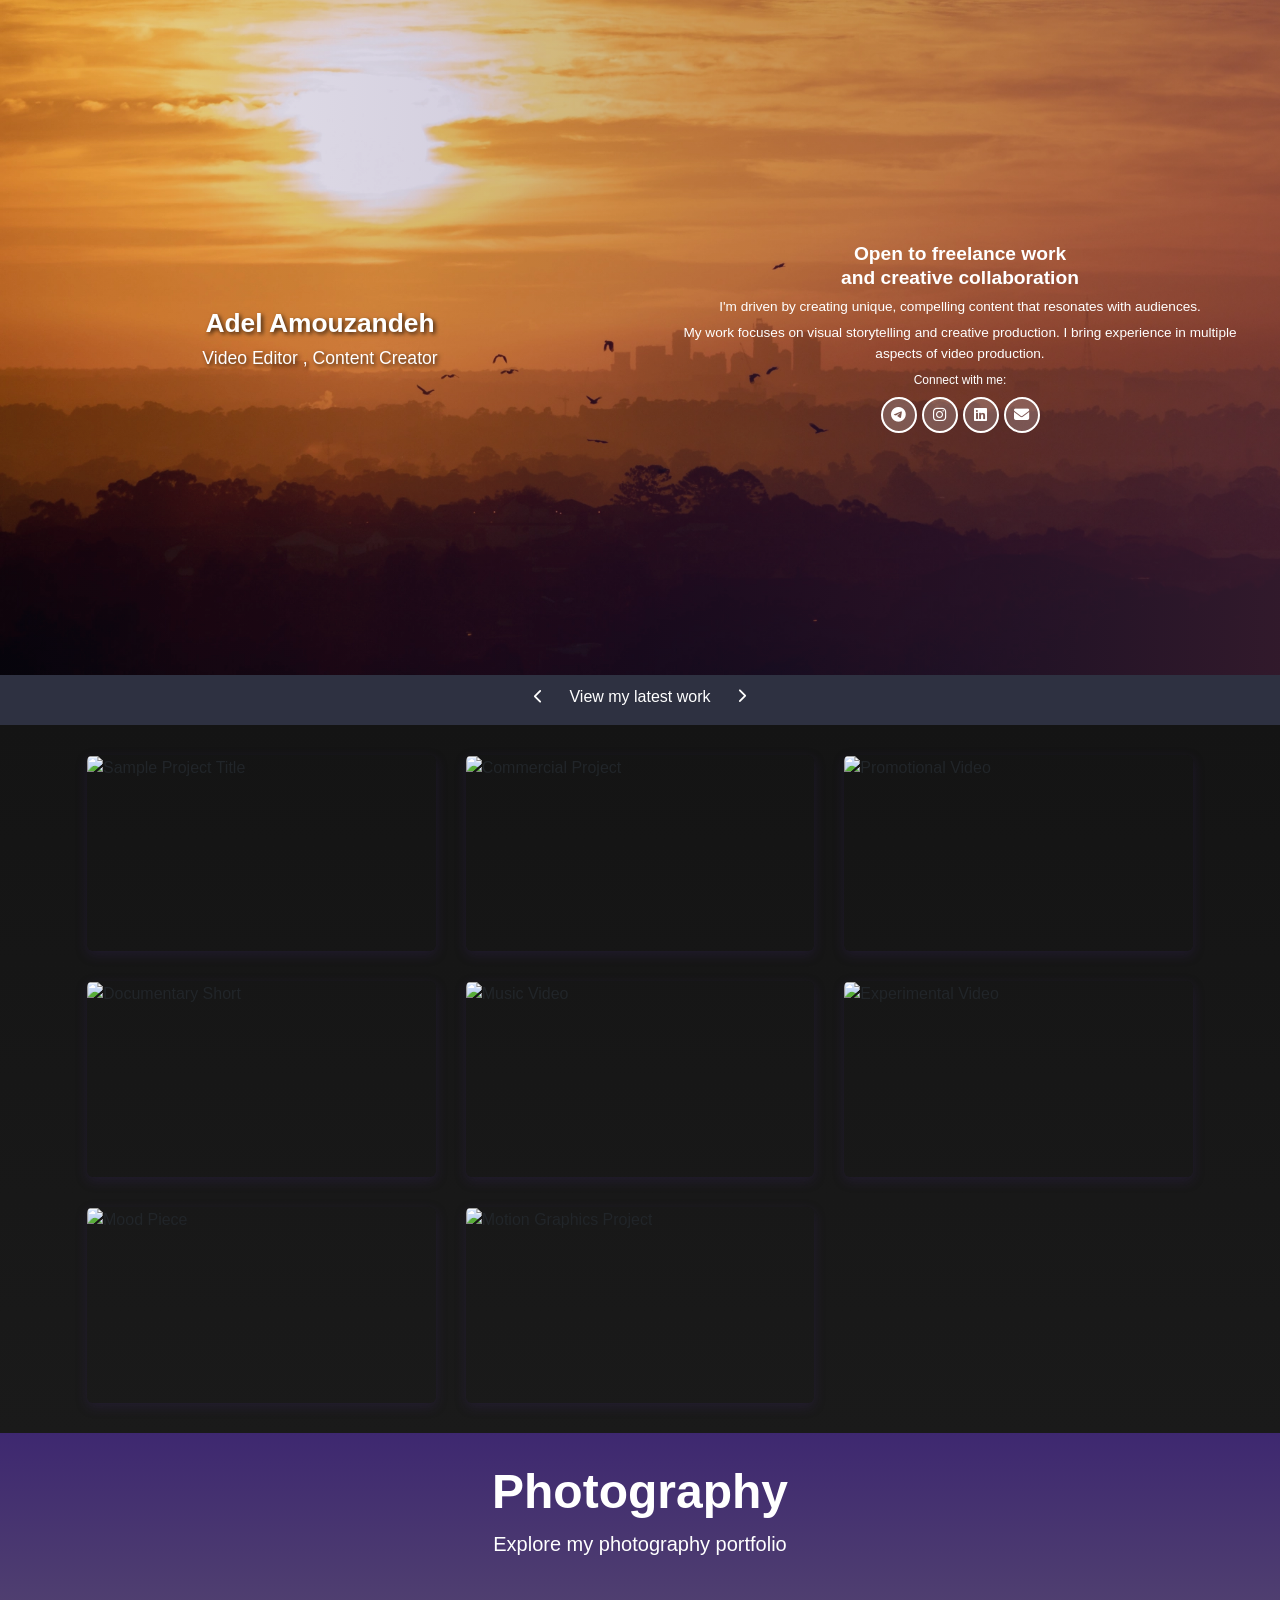
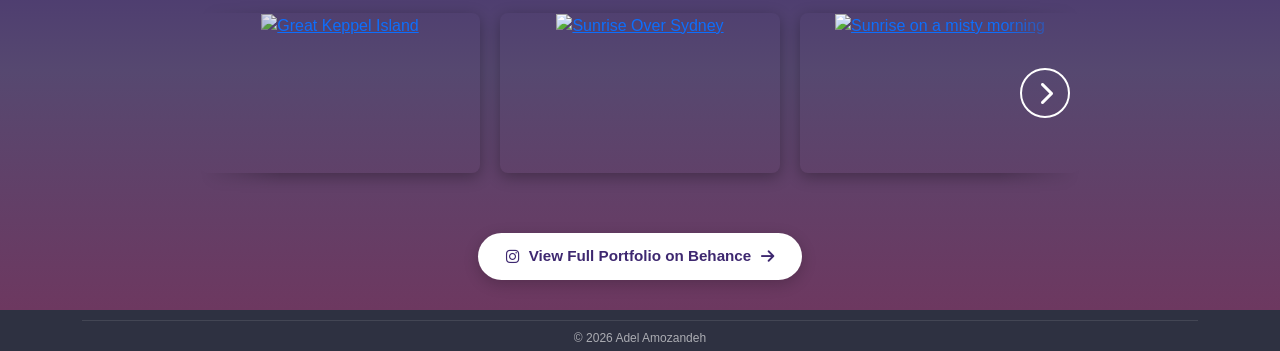
==== commit fa5b1a1b: "Update index.html" ====
--- a/index.html
+++ b/index.html
@@ -316,7 +316,7 @@
         
         <div class="container text-center">
             <a href="https://www.behance.net/jdnn" target="_blank" class="btn-behance" rel="noopener noreferrer">
-                <i class="fab fa-behance"></i>
+                <i class="fab fa-instagram"></i>
                 <span>View Full Portfolio on Behance</span>
                 <i class="fas fa-arrow-right"></i>
             </a>
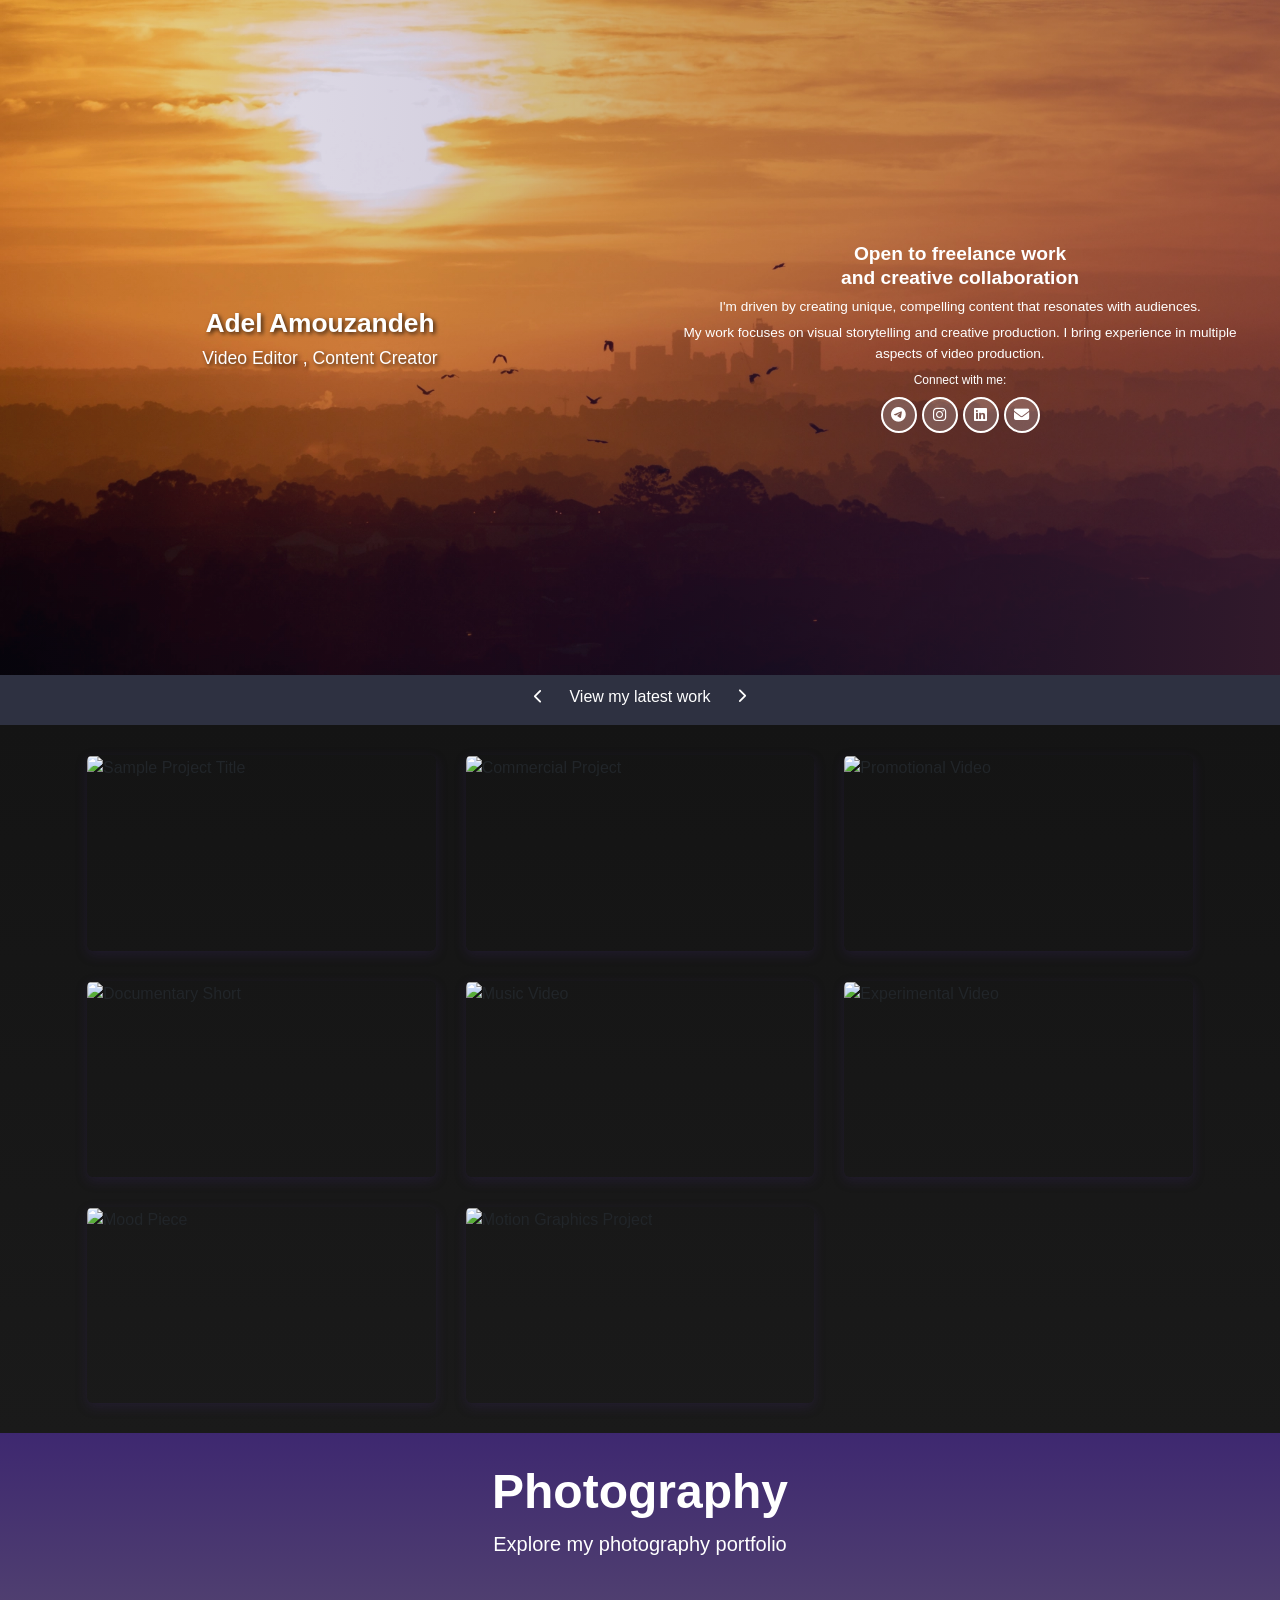
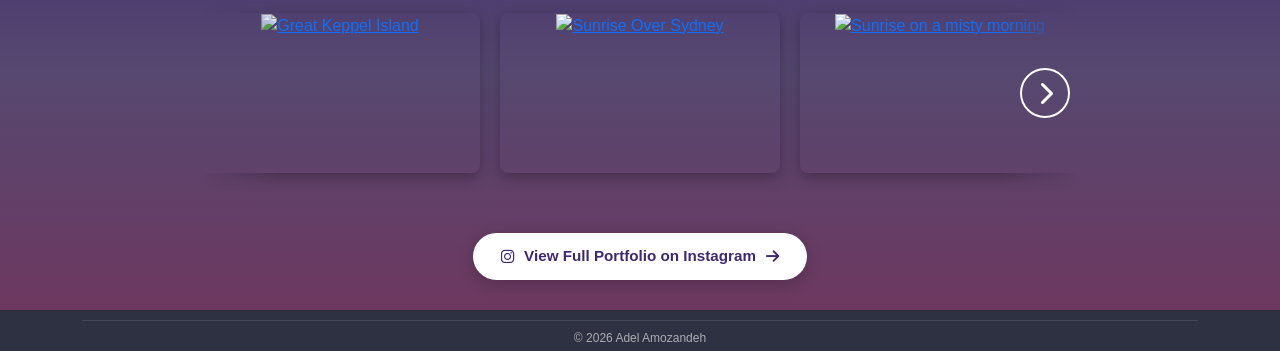
==== commit f96d15d9: "Update index.html" ====
--- a/index.html
+++ b/index.html
@@ -315,9 +315,9 @@
         </div>
         
         <div class="container text-center">
-            <a href="https://www.behance.net/jdnn" target="_blank" class="btn-behance" rel="noopener noreferrer">
+            <a href="https://www.instagram.com/adel.artworks/" class="btn-behance" rel="noopener noreferrer">
                 <i class="fab fa-instagram"></i>
-                <span>View Full Portfolio on Behance</span>
+                <span>View Full Portfolio on Instagram</span>
                 <i class="fas fa-arrow-right"></i>
             </a>
         </div>
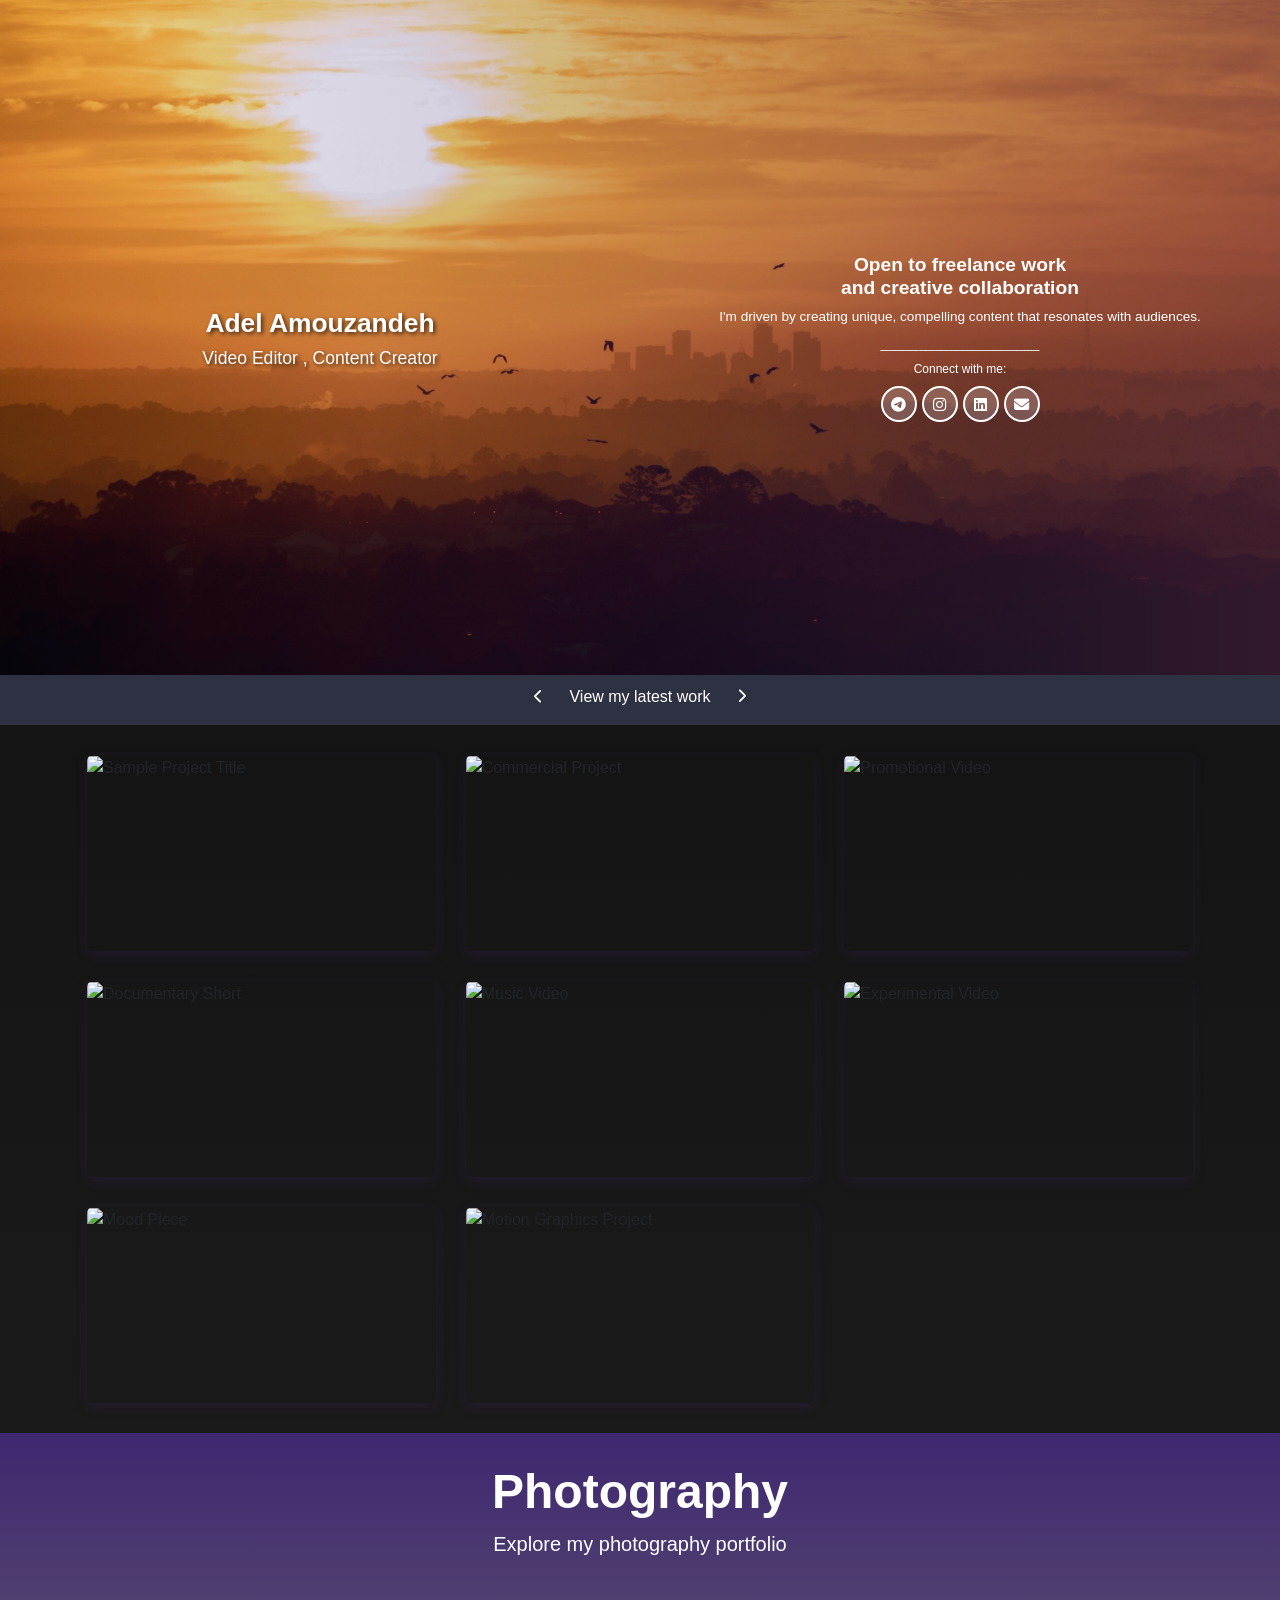
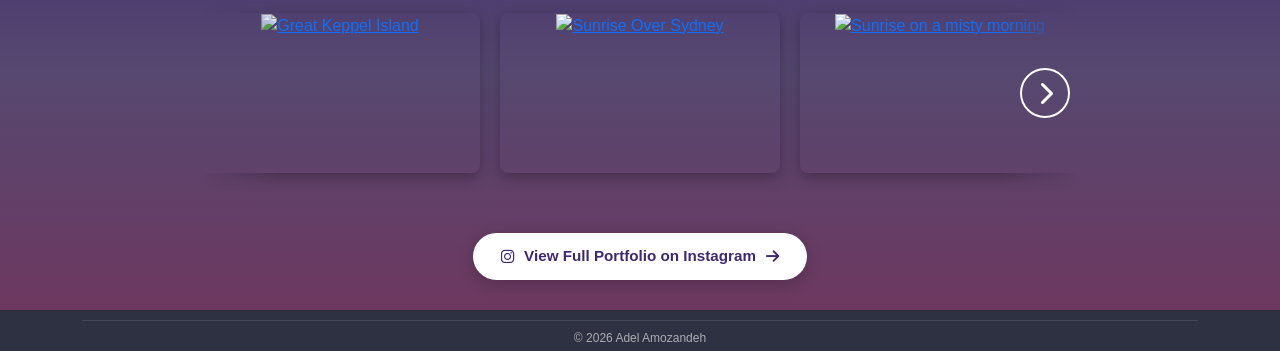
==== commit d911dd3d: "Update index.html" ====
--- a/index.html
+++ b/index.html
@@ -70,7 +70,7 @@
         <div class="container text-center">
             <h2 class="display-5 fw-bold mb-3">Open to freelance work<br>and creative collaboration</h2>
             <p class="lead mb-2">I'm driven by creating unique, compelling content that resonates with audiences.</p>
-            <p class="lead mb-3">My work focuses on visual storytelling and creative production. I bring experience in multiple aspects of video production.</p>
+            <p class="lead mb-3">_____________________</p>
             
             <p class="mb-4">Connect with me:</p>
             <div class="social-icons">
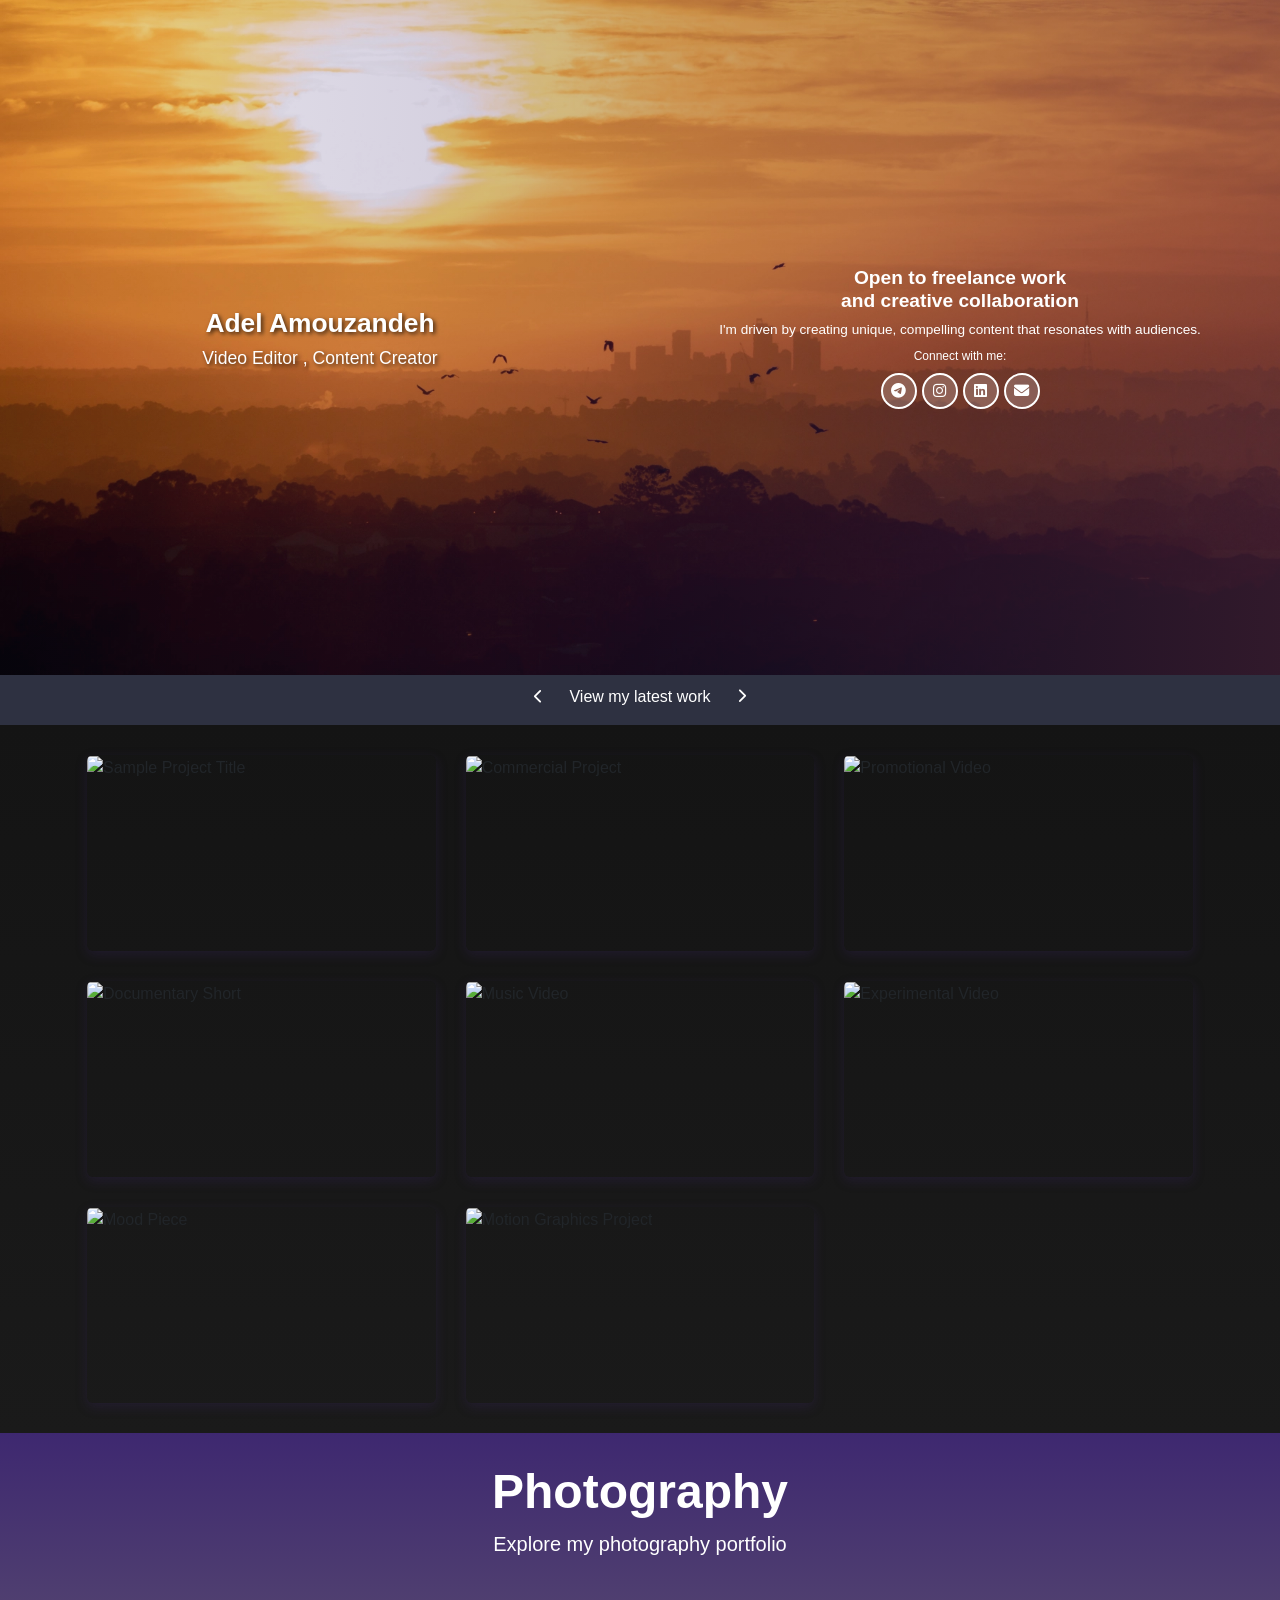
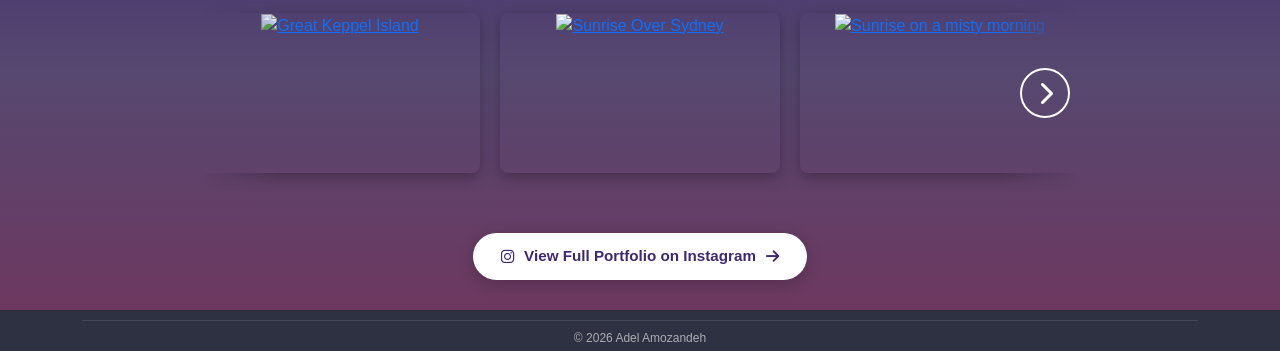
==== commit f188464a: "Update index.html" ====
--- a/index.html
+++ b/index.html
@@ -70,7 +70,7 @@
         <div class="container text-center">
             <h2 class="display-5 fw-bold mb-3">Open to freelance work<br>and creative collaboration</h2>
             <p class="lead mb-2">I'm driven by creating unique, compelling content that resonates with audiences.</p>
-            <p class="lead mb-3">_____________________</p>
+            <p class="lead mb-3"></p>
             
             <p class="mb-4">Connect with me:</p>
             <div class="social-icons">
